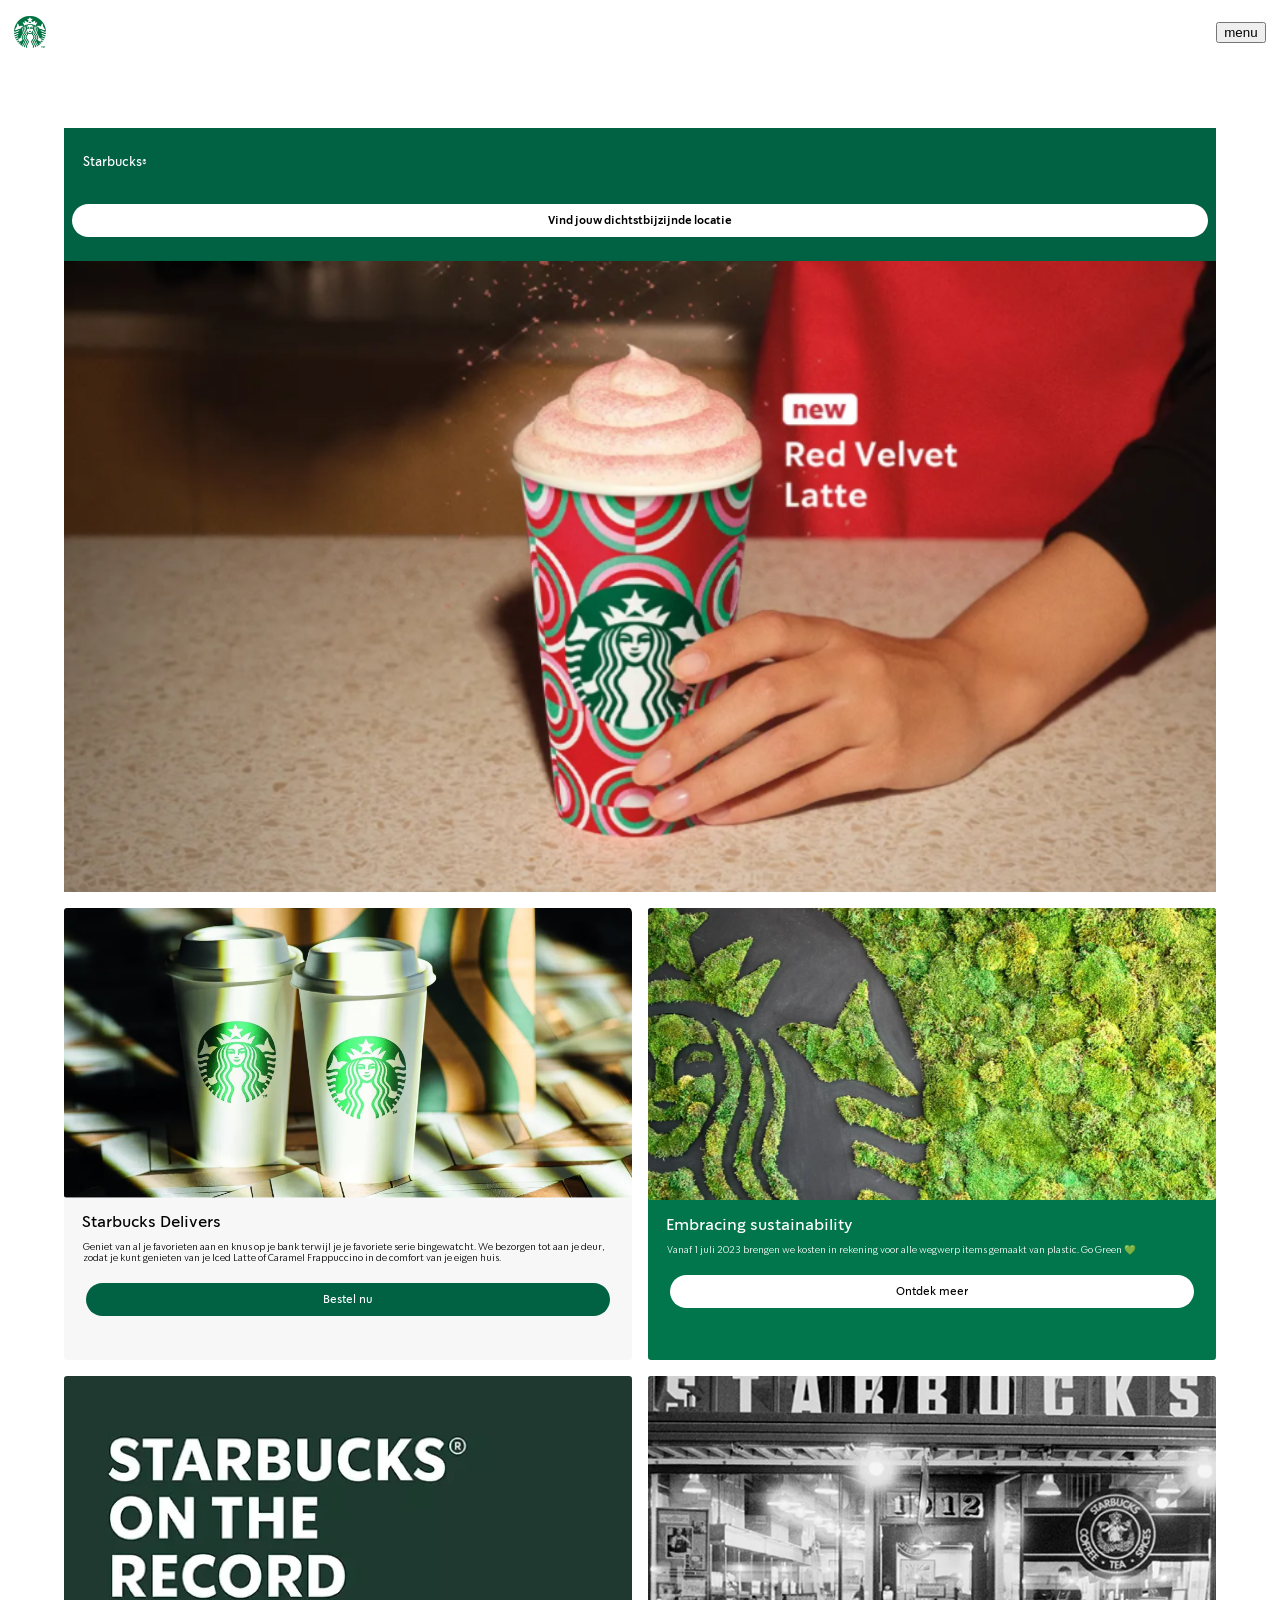
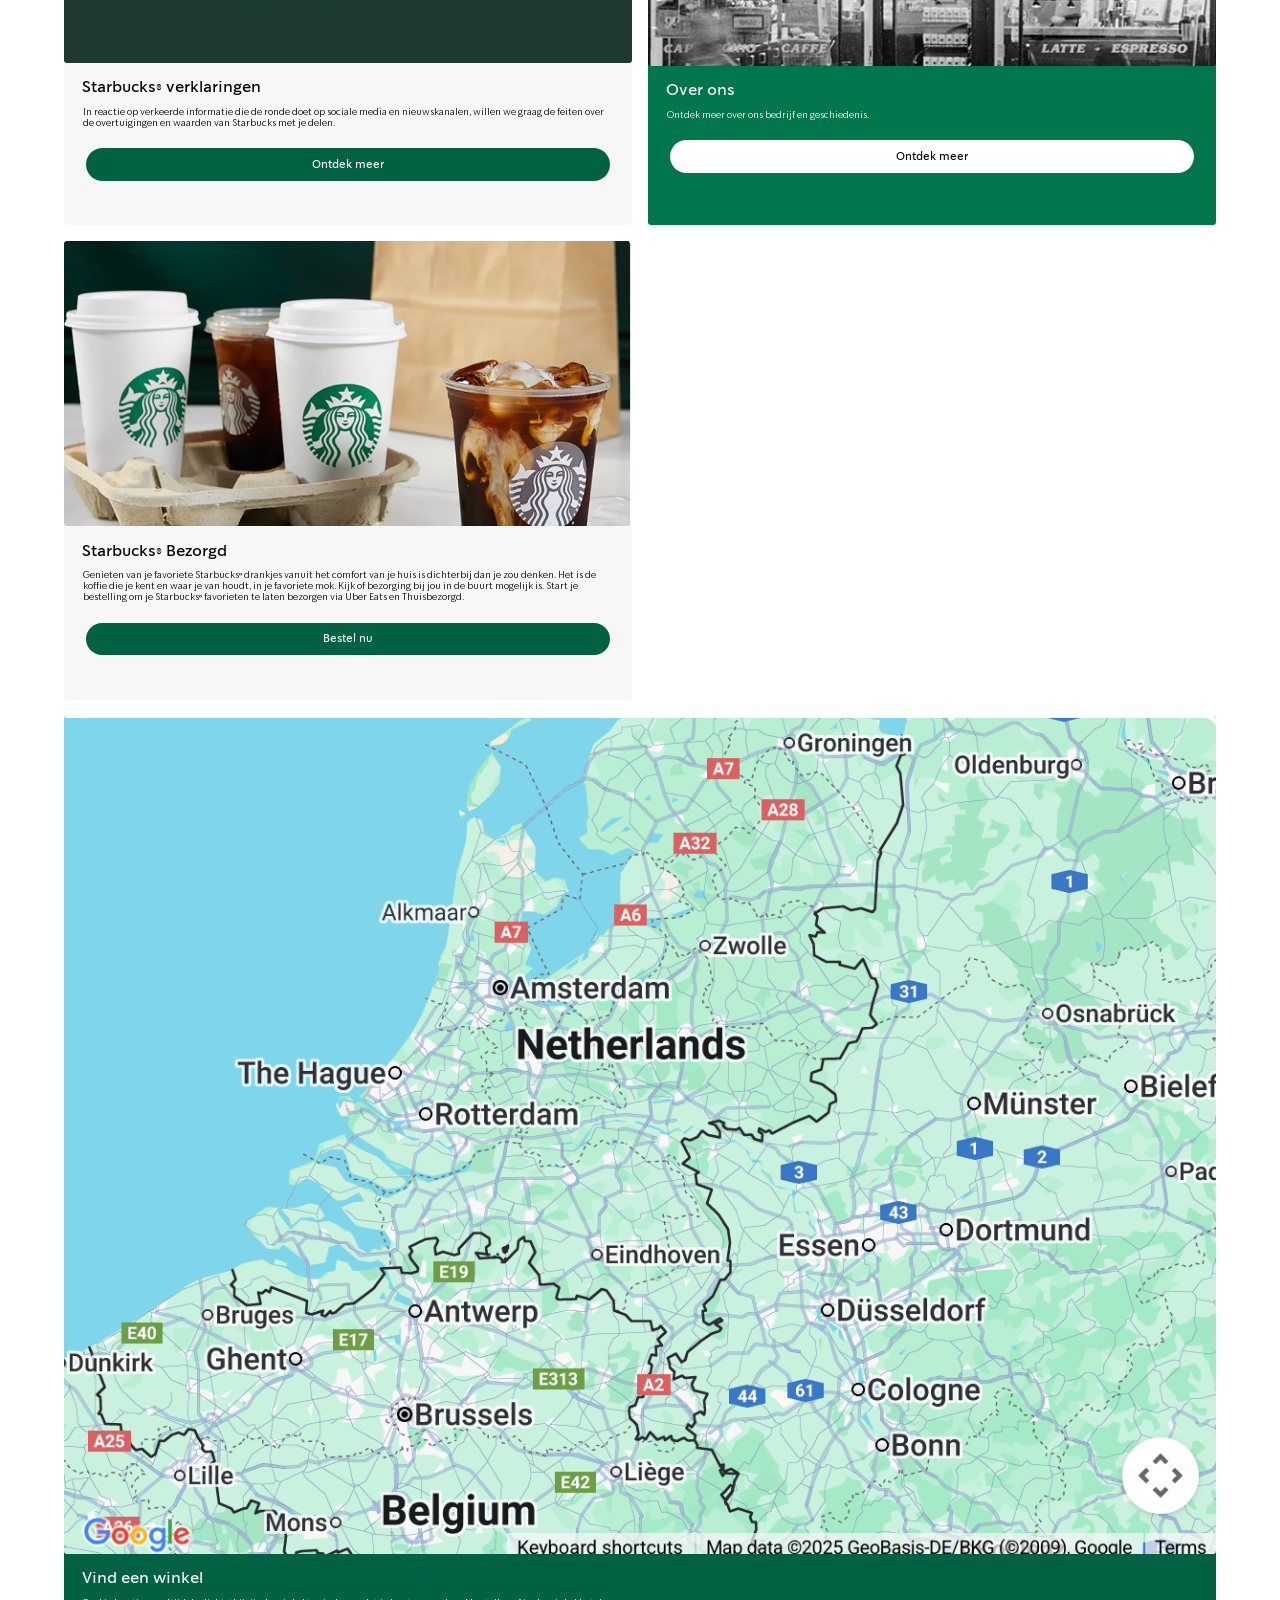
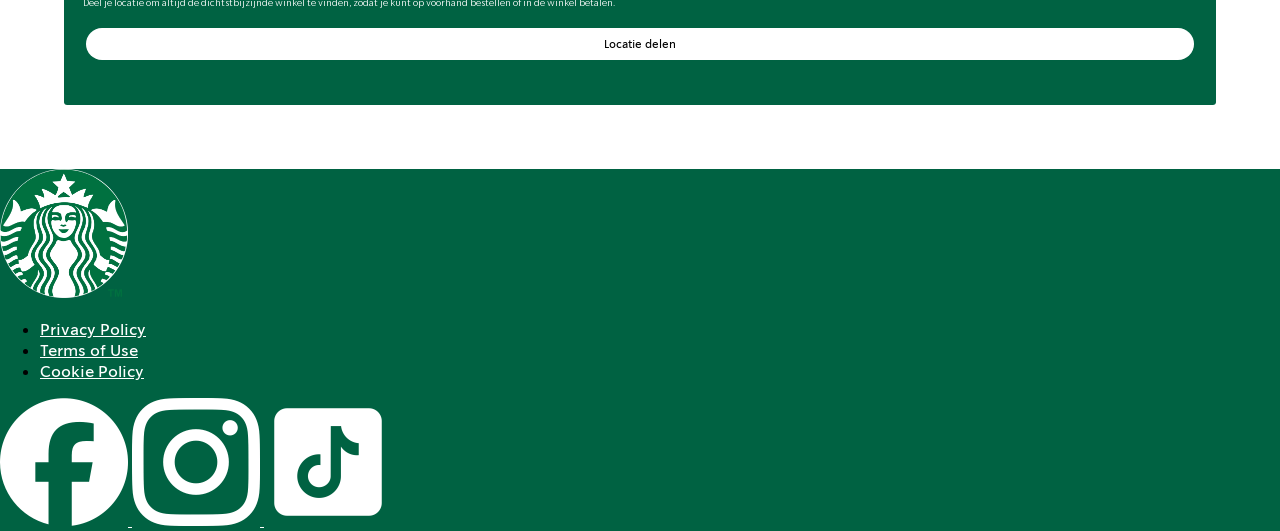
==== index.html @ eb448fd3 "Add files via upload" ====
<!DOCTYPE html>
<html lang="nl">
	
<head>
	<meta charset="UTF-8">
	<meta name="author" content="jouw naam">
	<meta name="viewport" content="width=device-width, initial-scale=1">
	
	<title>Howdy FED2526</title>

	<link href="styles/style.css" rel="stylesheet">
	<link href="styles/home.css" rel="stylesheet">

	<link rel="icon" type="image/svg+xml" href="images/favicon.svg">
</head>

	<title>Starbucks</title>
</head>
<body>
	<header>
		<img src="images/starbuckslogo.png" alt="Starbucks logo">
		<button>menu</button>
		<nav>
		  <ul>
			<li><a href="#">Logo</a></li>
			<li><a href="#">Menu</a></li>
			<li><a href="#">☰</a></li>
		  </ul>
		</nav>
	</header>
	 <main>

    <section>
    	<h1>Starbucks®</h1>
    	<a href="#">Vind jouw dichtstbijzijnde locatie</a>
      	<img src="/images/img-redvelvetlatte.png" alt="Starbucks redvelvet drankje">
    </section>

    <section>
		<h2>Starbucks Delivers</h2>
		<img src="/images/img-starbucks-delivers.png" alt="Starbucks bekers">
		<p>Geniet van al je favorieten aan en knus op je bank terwijl je je favoriete serie bingewatcht. We bezorgen tot aan je deur, zodat je kunt genieten van je Iced Latte of Caramel Frappuccino in de comfort van je eigen huis.</p>
		<a href="#">Bestel nu</a>
	</section>
	  
	  <section>
		<h2>Embracing sustainability</h2>
		<img src="/images/img-embracing sustainability.png" alt="Starbucks logo gemaakt van gras">
		<p>Vanaf 1 juli 2023 brengen we kosten in rekening voor alle wegwerp items gemaakt van plastic. Go Green 💚</p>
		<a href="#">Ontdek meer</a>
	  </section>

	  <section>
		<h2>Starbucks® verklaringen</h2>
		<img src="/images/img-starbucks verklaringen.png" alt="Afbeelding starbucks on the record">
		<p>In reactie op verkeerde informatie die de ronde doet op sociale media en nieuwskanalen, willen we graag de feiten over de overtuigingen en waarden van Starbucks met je delen.</p>
  		<a href="#">Ontdek meer</a>
	  </section>

	    <section>
		<h2>Over ons</h2>
		<img src="/images/img-overons.png" alt="Starbucks bekers">
		<p>Ontdek meer over ons bedrijf en geschiedenis.</p>
  		<a href="#">Ontdek meer</a>
	  </section>

	  <section>
		<h2>Starbucks® Bezorgd</h2>
		<img src="images/img-starbucksbezorgd.png" alt="Starbucks bekers">
		<p>Genieten van je favoriete Starbucks® drankjes vanuit het comfort van je huis is dichterbij dan je zou denken. Het is de koffie die je kent en waar je van houdt, in je favoriete mok. Kijk of bezorging bij jou in de buurt mogelijk is. Start je bestelling om je Starbucks® favorieten te laten bezorgen via Uber Eats en Thuisbezorgd.</p>
		<a href="#">Bestel nu</a>
	  </section>

	  <section>
		<h2>Vind een winkel</h2>
		<img src="images/img-vind_een_winkel.png" alt="Kaart van Nederland">
		<p>Deel je locatie om altijd de dichtstbijzijnde winkel te vinden, zodat je kunt op voorhand bestellen of in de winkel betalen.</p>
		<a href="#">Locatie delen</a>
	  </section>

	</main>
	<footer>
		<img src="images/starbuckslogo.png" alt="Starbucks logo">
<!-- Nav met een ul -->
		<nav>
			<ul>
				<li><a href="#">Over ons</a></li>
				<li><a href="#">Contact</a></li>
				<li><a href="#">Sociale impact</a></li>
			</ul>
		</nav>
		<ul>
			<li><a href="#">Privacy Policy</a></li>
			<li><a href="#">Terms of Use</a></li>
			<li><a href="#">Cookie Policy</a></li>
		</ul>
	<!-- ul -->
	 <div>
		<a href="#">
			<img src="images/facebook-icon.webp" alt="Facebook logo">
		</a>
		<a href="#">
			<img src="images/instagram-icon.webp" alt="Instagram logo">
		</a>
		<a href="#">
			<img src="images/tiktok-icon.png" alt="Tiktok logo">
		</a>
	 </div>
	 	<!-- div met a met foto -->
	  </footer>
	
	</body>
	</html>
---- styles/style.css ----
/**************/
/* CSS REMEDY */
/**************/
*, *::after, *::before {
	box-sizing:border-box;  
	
  }
  @font-face {
	font-family: "Starbucks";
	src: url(../fonts/49f6eaa3630c71e3-s.p.woff);
}
  

  
  /*********************/
  /* CUSTOM PROPERTIES */
  /*********************/
  :root {
	  /* startje */
	  --color-text-black:#000000;
	  --color-text-white:#ffff; 
	  --color-background-green:#006242;
	  --color-button-green:#006242;
	  --color-button-white:#ffff;
	  --color-background-white:#ffff;
	  --color-background-grey:#f7f7f7;
  }
  
  /****************/
  /* JOUW STYLING */
  /****************/
  
  /* jouw code */

  header {
	background-color: var(--color-text-white);
	height: 4em;
	display: flex;
	justify-content: space-between;
	align-items: center;
	padding: 0.9em;

  }
  header img {
	max-height: 90%;
  }

  body {
	margin:0;
	background-color: var(--color-background-white);
  }

  nav.is-open {
	translate:0 0;
  }
  nav {
	/* JOUW CODE HIER - stap 1 */
	position:fixed;
	top:0;
	bottom:0;
	left:0;
	right:0;
	translate:-100%
  }

/*********************/
/*******footer********/
/*********************/

footer { 
	background-color: var(--color-background-green)


}

footer img {
	max-width: 10%;
}

footer a {
	color: var(--color-text-white);

}
---- styles/home.css ----
/* main van home */


/**************/
/* CSS REMEDY */
/**************/
*, *::after, *::before {
	box-sizing:border-box;  
	
  }
  @font-face {
	font-family: "Starbucks";
	src: url(../fonts/49f6eaa3630c71e3-s.p.woff);
    font-weight: 700;
    /* dikke */
  }

  @font-face {
	font-family: "Starbucks";
	src: url(../fonts/564f79e771d74376-s.p.woff2);
    font-weight: 350;
    /* dunne*/
  }

  @font-face {
	font-family: "Starbucks";
	src: url(../fonts/6aebdeb6fff3abca-s.p.woff);
    font-weight: 600;
    /* half*/
  }

  @font-face {
	font-family: "Starbucks";
	src: url(../fonts/fb96a0656cdf22e3-s.p.woff);
    font-weight: 400;
    /* normaal*/
  }
  @font-face {
	font-family: "Starbucks raar";
	src: url(../fonts/KFO7CnqEu92Fr1ME7kSn66aGLdTylUAMa3yUBHMdazQ.woff2);
    /* rare*/
  }


  html {
    font-family: "Starbucks";
  }


  
  /*********************/
  /* CUSTOM PROPERTIES */
  /*********************/
  :root {
	  /* startje */
	  --color-text-black:#000000;
	  --color-text-white:#ffff; 
	  --color-background-green:#006242;
	  --color-button-green:#006242;
	  --color-button-white:#ffff;
	  --color-background-white:#ffff;
      --color-background-grey:#f7f7f7;
      --color-background-lightgreen:#01754b;
  }






  main {
    margin:0;
    padding:0;
    list-style-type:"";
    display:grid;
    grid-template-columns:1fr;
    gap:1em;
    padding: 0.9em;
  }

  @media (min-width: 1024px) { 
    main {
      grid-template-columns: repeat(2, 1fr);
      padding: 4em;
    }
  }
/* Snap ik niet zo goed (chatgpt)*/

/*********************/
/******SECTION 1******/
/*********************/

section:nth-of-type(1) { /* snap ik niet zo goed */
	background-color:var(--color-background-green);
	display: flex;
    flex-direction: column;
    gap: 1em;
    height: auto;
    width: 100%;/* dit snap ik niet helemaal */
    grid-column: 1 / -1;/* dit snap ik niet helemaal */
  }
  /* snap ik niet zo goed, maar laat de eerste section niet mee bewegen met de @media*/

  section:nth-of-type(1) h1 {
	font-family: "Starbucks";
	color: var(--color-text-white);
	font-size: 0.8em;
    margin-left: 1.5em;
    margin-top: 2em;
    font-weight: 400;
  }

  section:nth-of-type(1) a {
	background: var(--color-button-white);
	border-radius: 100em;
	font-size: 70%;
    text-align: center;
	font-family: "Starbucks";
	text-decoration: none; /* snap ik niet zo goed */
	color: var(--color-text-black);
    font-weight: 600;
    padding: 0.8em;
    margin: 0.7em;

  }

  section:nth-of-type(1) img {
	width: 100%;
	height: auto; 
  }

  img {
	max-width:100%;
}

/*********************/
/******SECTION 2******/
/*********************/

section:nth-of-type(2){
    background-color:var(--color-background-grey);
    display: flex;
    flex-direction: column;
    border-radius: 0.2em;
    font-family: "Starbucks";

}


    section:nth-of-type(2) img { order: 1; }  
    section:nth-of-type(2) h2 { order: 2; }
    section:nth-of-type(2) p  { order: 3; }
    section:nth-of-type(2) a  { order: 4; }

    

section:nth-of-type(2) img {
    border-radius: 0.2em;
    grid-row-start:1;
    grid-column-start:1;
    grid-column-end:3;



}
section:nth-of-type(2) h2 {
    text-align: left;
    font-size: 1em;
    font-weight: 400;
    margin-left: 1.1em;
    margin-bottom: 0;
    color: var(--color-text-black);
    grid-row-start:2;

}

section:nth-of-type(2) p {
    text-align: left;
    margin: 2em;
    margin-top: 1em;
    color: var(--color-text-black);
    font-size: 0.6em;
    font-weight: 350;
    grid-row-start:3;

}
section:nth-of-type(2) a {
    background-color: var(--color-button-green);
    border-radius: 5em;
    text-align: center;
    color: var(--color-text-white);
    text-decoration: none;
    padding: 0.78em;
    margin-left: 2em;
    margin-right: 2em;
    margin-bottom: 4em;
    font-size: 0.7em;
    grid-row-start:4;


}

/*********************/
/******SECTION 3******/
/*********************/

section:nth-of-type(3){
    background-color:var(--color-background-lightgreen);
    display: flex;
    flex-direction: column;
    border-radius: 0.2em;
    font-family: "Starbucks";

}

    section:nth-of-type(3) img { order: 1; }  
    section:nth-of-type(3) h2 { order: 2; }
    section:nth-of-type(3) p  { order: 3; }
    section:nth-of-type(3) a  { order: 4; }

    

section:nth-of-type(3) img {
    border-radius: 0.2em;
    grid-row-start:1;
    grid-column-start:1;
    grid-column-end:3;



}
section:nth-of-type(3) h2 {
    text-align: left;
    font-size: 1em;
    font-weight: 400;
    margin-left: 1.1em;
    margin-bottom: 0;
    color: var(--color-text-white);
    grid-row-start:2;

}

section:nth-of-type(3) p {
    text-align: left;
    margin: 2em;
    margin-top: 1em;
    color: var(--color-text-white);
    font-size: 0.6em;
    font-weight: 350;
    grid-row-start:3;

}
section:nth-of-type(3) a {
    background-color: var(--color-button-white);
    border-radius: 5em;
    text-align: center;
    color: var(--color-text-black);
    text-decoration: none;
    padding: 0.78em;
    margin-left: 2em;
    margin-right: 2em;
    margin-bottom: 4em;
    font-size: 0.7em;
    grid-row-start:4;
}

/*********************/
/******SECTION 4******/
/*********************/

section:nth-of-type(4){
    background-color:var(--color-background-grey);
    display: flex;
    flex-direction: column;
    border-radius: 0.2em;
    font-family: "Starbucks";

}

    section:nth-of-type(4) img { order: 1; }  
    section:nth-of-type(4) h2 { order: 2; }
    section:nth-of-type(4) p  { order: 3; }
    section:nth-of-type(4) a  { order: 4; }

    

section:nth-of-type(4) img {
    border-radius: 0.2em;
    grid-row-start:1;
    grid-column-start:1;
    grid-column-end:3;



}
section:nth-of-type(4) h2 {
    text-align: left;
    font-size: 1em;
    font-weight: 400;
    margin-left: 1.1em;
    margin-bottom: 0;
    color: var(--color-text-black);
    grid-row-start:2;

}

section:nth-of-type(4) p {
    text-align: left;
    margin: 2em;
    margin-top: 1em;
    color: var(--color-text-black);
    font-size: 0.6em;
    font-weight: 350;
    grid-row-start:3;

}
section:nth-of-type(4) a {
    background-color: var(--color-button-green);
    border-radius: 5em;
    text-align: center;
    color: var(--color-text-white);
    text-decoration: none;
    padding: 0.78em;
    margin-left: 2em;
    margin-right: 2em;
    margin-bottom: 4em;
    font-size: 0.7em;
    grid-row-start:4;


}

/*********************/
/******SECTION 5******/
/*********************/

section:nth-of-type(5){
    background-color:var(--color-background-lightgreen);
    display: flex;
    flex-direction: column;
    border-radius: 0.2em;
    font-family: "Starbucks";

}

    section:nth-of-type(5) img { order: 1; }  
    section:nth-of-type(5) h2 { order: 2; }
    section:nth-of-type(5) p  { order: 3; }
    section:nth-of-type(5) a  { order: 4; }

    

section:nth-of-type(5) img {
    border-radius: 0.2em;
    grid-row-start:1;
    grid-column-start:1;
    grid-column-end:3;



}
section:nth-of-type(5) h2 {
    text-align: left;
    font-size: 1em;
    font-weight: 400;
    margin-left: 1.1em;
    margin-bottom: 0;
    color: var(--color-text-white);
    grid-row-start:2;

}

section:nth-of-type(5) p {
    text-align: left;
    margin: 2em;
    margin-top: 1em;
    color: var(--color-text-white);
    font-size: 0.6em;
    font-weight: 350;
    grid-row-start:3;

}
section:nth-of-type(5) a {
    background-color: var(--color-button-white);
    border-radius: 5em;
    text-align: center;
    color: var(--color-text-black);
    text-decoration: none;
    padding: 0.78em;
    margin-left: 2em;
    margin-right: 2em;
    margin-bottom: 4em;
    font-size: 0.7em;
    grid-row-start:4;
}

/*********************/
/******SECTION 6******/
/*********************/

section:nth-of-type(6){
    background-color:var(--color-background-grey);
    display: flex;
    flex-direction: column;
    border-radius: 0.2em;
    font-family: "Starbucks";

}

    section:nth-of-type(6) img { order: 1; }  
    section:nth-of-type(6) h2 { order: 2; }
    section:nth-of-type(6) p  { order: 3; }
    section:nth-of-type(6) a  { order: 4; }

    

section:nth-of-type(6) img {
    border-radius: 0.2em;
    grid-row-start:1;
    grid-column-start:1;
    grid-column-end:3;



}
section:nth-of-type(6) h2 {
    text-align: left;
    margin-left: 1.1em;
    margin-bottom: 0;
    font-size: 1em;
    font-weight: 400;
    color: var(--color-text-black);
    grid-row-start:2;


}

section:nth-of-type(6) p {
    text-align: left;
    margin: 2em;
    margin-top: 1em;
    color: var(--color-text-black);
    font-size: 0.6em;
    font-weight: 350;
    grid-row-start:3;

}
section:nth-of-type(6) a {
    background-color: var(--color-button-green);
    border-radius: 5em;
    text-align: center;
    color: var(--color-text-white);
    text-decoration: none;
    padding: 0.78em;
    margin-left: 2em;
    margin-right: 2em;
    margin-bottom: 4em;
    font-size: 0.7em;
    grid-row-start:4;


}

/*********************/
/******SECTION 7******/
/*********************/

section:nth-of-type(7){
    background-color:var(--color-background-green);
    display: flex;
    flex-direction: column;
    border-radius: 0.2em;
    font-family: "Starbucks";
    width: 100%;/* dit snap ik niet helemaal */
    grid-column: 1 / -1;/* dit snap ik niet helemaal */

}
    section:nth-of-type(7) img { order: 1; }  
    section:nth-of-type(7) h2 { order: 2; }
    section:nth-of-type(7) p  { order: 3; }
    section:nth-of-type(7) a  { order: 4; }

    

section:nth-of-type(7) img {
    border-radius: 0.2em;
    grid-row-start:1;
    grid-column-start:1;
    grid-column-end:3;



}
section:nth-of-type(7) h2 {
    text-align: left;
    font-size: 1em;
    font-weight: 400;
    margin-left: 1.1em;
    margin-bottom: 0;
    color: var(--color-text-white);
    grid-row-start:2;

}

section:nth-of-type(7) p {
    text-align: left;
    margin: 2em;
    margin-top: 1em;
    color: var(--color-text-white);
    font-size: 0.6em;
    font-weight: 350;
    grid-row-start:3;

}
section:nth-of-type(7) a {
    background-color: var(--color-button-white);
    border-radius: 5em;
    text-align: center;
    color: var(--color-text-black);
    text-decoration: none;
    padding: 0.78em;
    margin-left: 2em;
    margin-right: 2em;
    margin-bottom: 4em;
    font-size: 0.7em;
    grid-row-start:4;
}
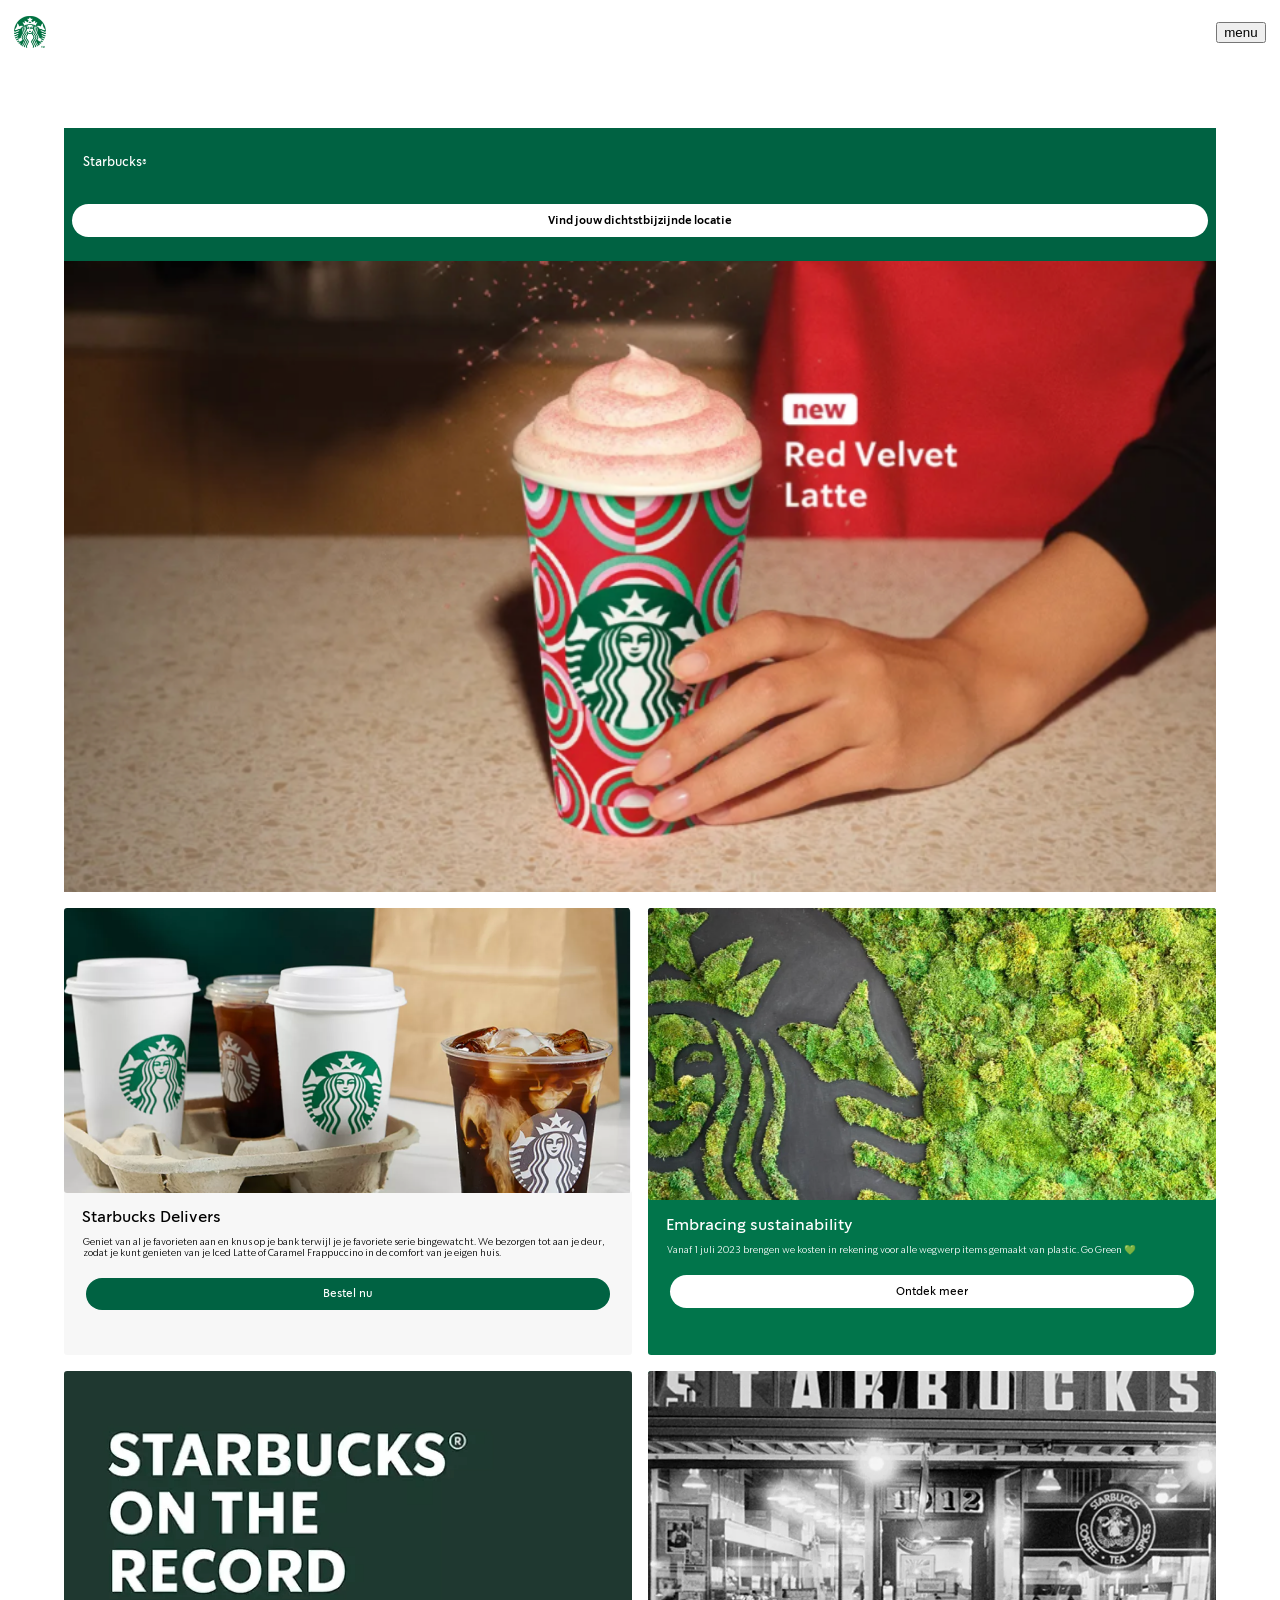
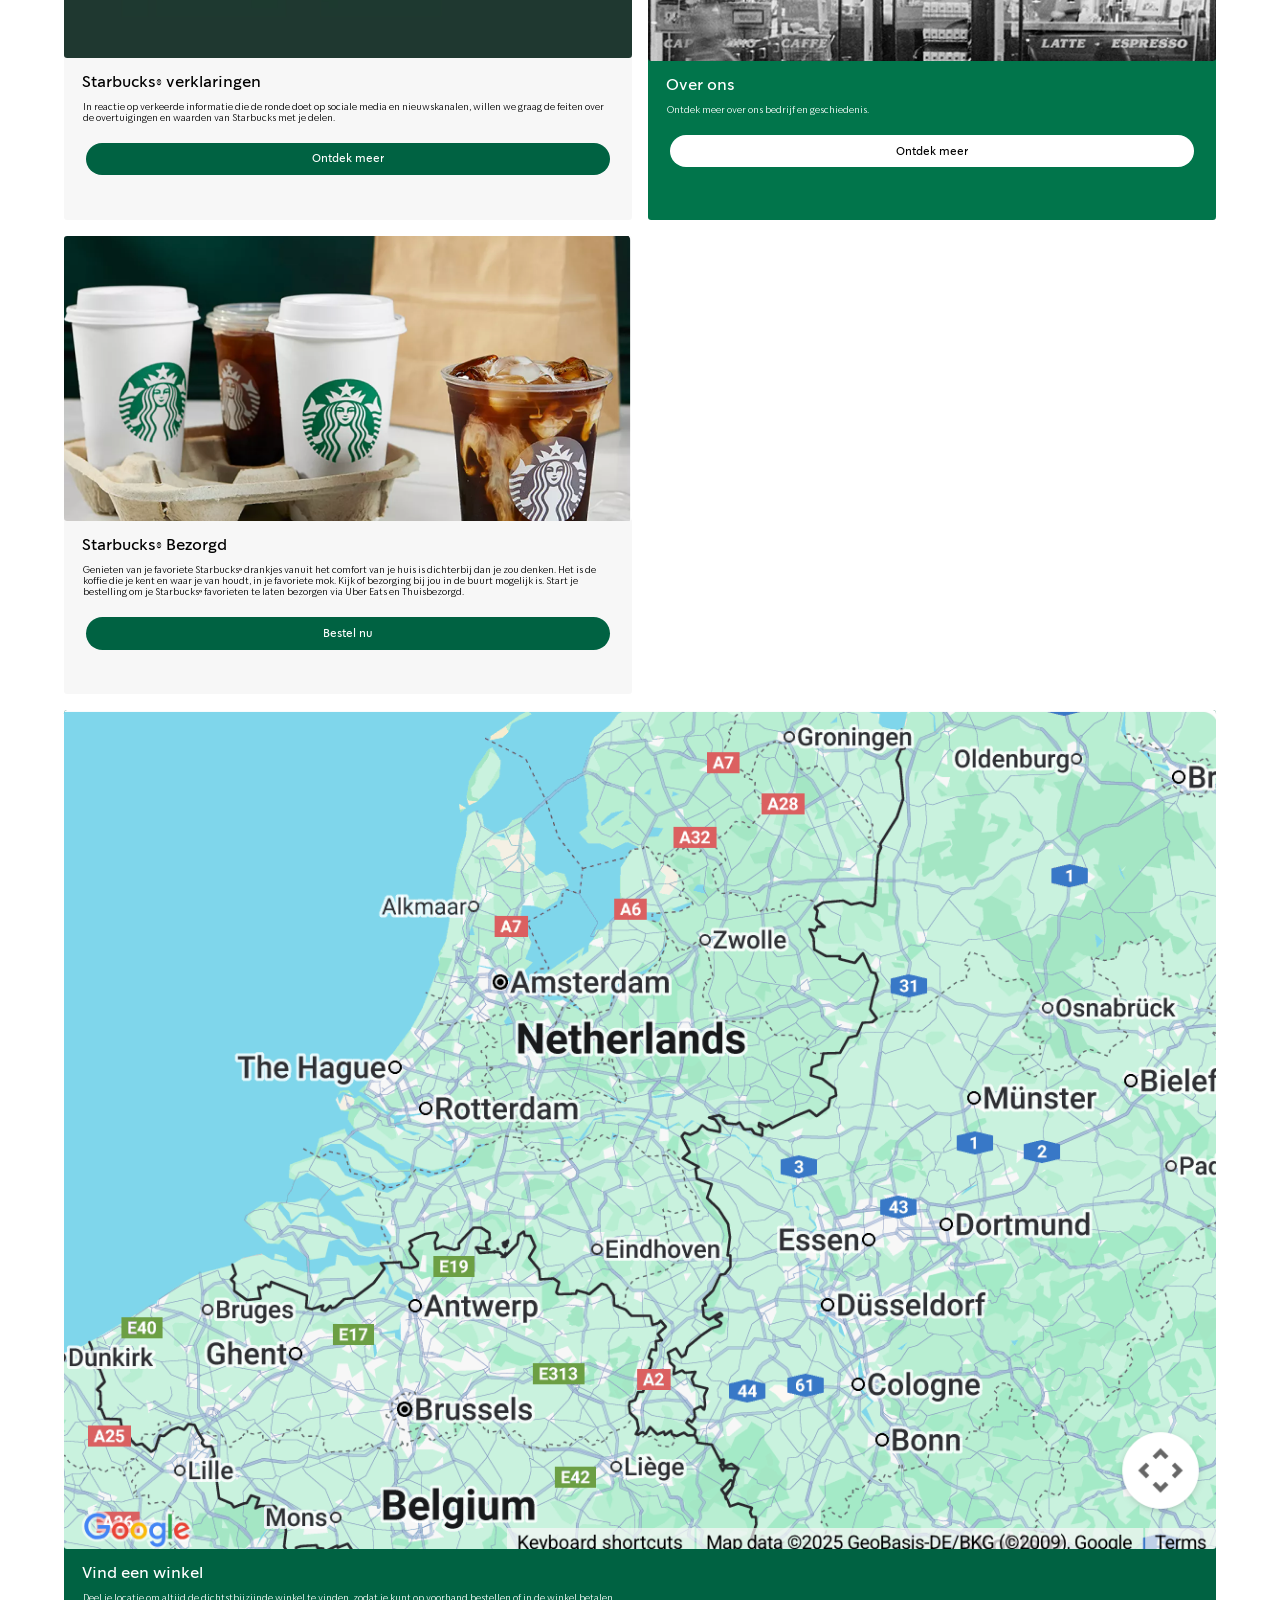
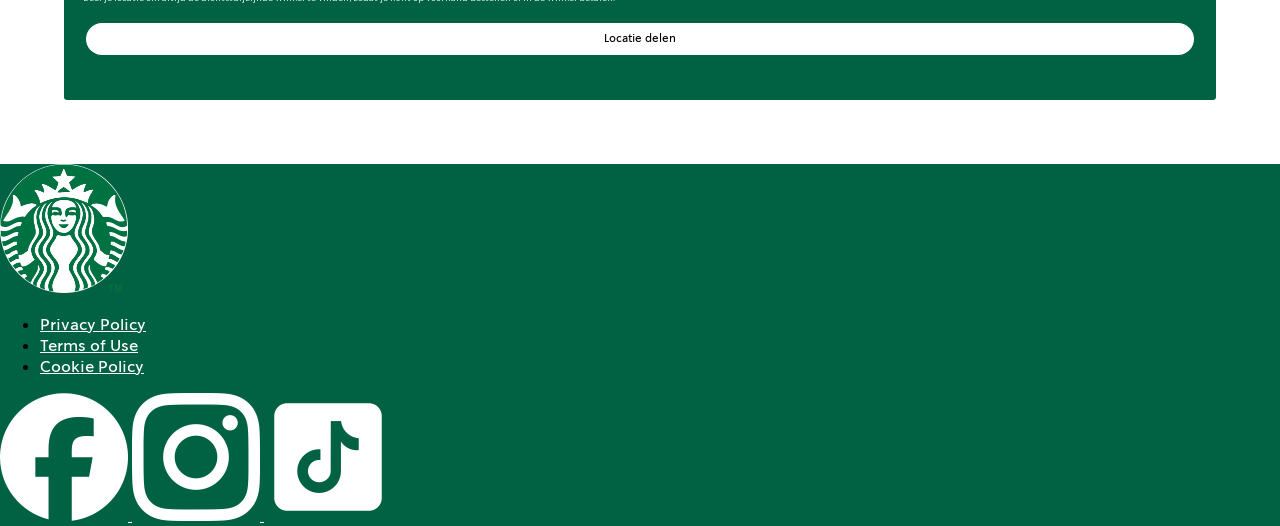
==== commit 7e239472: "Add files via upload" ====
--- a/index.html
+++ b/index.html
@@ -33,40 +33,40 @@
     <section>
     	<h1>Starbucks®</h1>
     	<a href="#">Vind jouw dichtstbijzijnde locatie</a>
-      	<img src="/images/img-redvelvetlatte.png" alt="Starbucks redvelvet drankje">
+      	<img src="images/img-redvelvet-latte.png" alt="Starbucks redvelvet drankje">
     </section>
 
     <section>
 		<h2>Starbucks Delivers</h2>
-		<img src="/images/img-starbucks-delivers.png" alt="Starbucks bekers">
+		<img src="images/img-starbucks-bezorgd.png" alt="Starbucks bekers">
 		<p>Geniet van al je favorieten aan en knus op je bank terwijl je je favoriete serie bingewatcht. We bezorgen tot aan je deur, zodat je kunt genieten van je Iced Latte of Caramel Frappuccino in de comfort van je eigen huis.</p>
 		<a href="#">Bestel nu</a>
 	</section>
 	  
 	  <section>
 		<h2>Embracing sustainability</h2>
-		<img src="/images/img-embracing sustainability.png" alt="Starbucks logo gemaakt van gras">
+		<img src="images/img-embracing-sustainability.png" alt="Starbucks logo gemaakt van gras">
 		<p>Vanaf 1 juli 2023 brengen we kosten in rekening voor alle wegwerp items gemaakt van plastic. Go Green 💚</p>
 		<a href="#">Ontdek meer</a>
 	  </section>
 
 	  <section>
 		<h2>Starbucks® verklaringen</h2>
-		<img src="/images/img-starbucks verklaringen.png" alt="Afbeelding starbucks on the record">
+		<img src="images/img-starbucks-verklaringen.png" alt="Afbeelding starbucks on the record">
 		<p>In reactie op verkeerde informatie die de ronde doet op sociale media en nieuwskanalen, willen we graag de feiten over de overtuigingen en waarden van Starbucks met je delen.</p>
   		<a href="#">Ontdek meer</a>
 	  </section>
 
 	    <section>
 		<h2>Over ons</h2>
-		<img src="/images/img-overons.png" alt="Starbucks bekers">
+		<img src="images/img-over-ons.png" alt="Starbucks bekers">
 		<p>Ontdek meer over ons bedrijf en geschiedenis.</p>
   		<a href="#">Ontdek meer</a>
 	  </section>
 
 	  <section>
 		<h2>Starbucks® Bezorgd</h2>
-		<img src="images/img-starbucksbezorgd.png" alt="Starbucks bekers">
+		<img src="images/img-starbucks-bezorgd.png" alt="Starbucks bekers">
 		<p>Genieten van je favoriete Starbucks® drankjes vanuit het comfort van je huis is dichterbij dan je zou denken. Het is de koffie die je kent en waar je van houdt, in je favoriete mok. Kijk of bezorging bij jou in de buurt mogelijk is. Start je bestelling om je Starbucks® favorieten te laten bezorgen via Uber Eats en Thuisbezorgd.</p>
 		<a href="#">Bestel nu</a>
 	  </section>
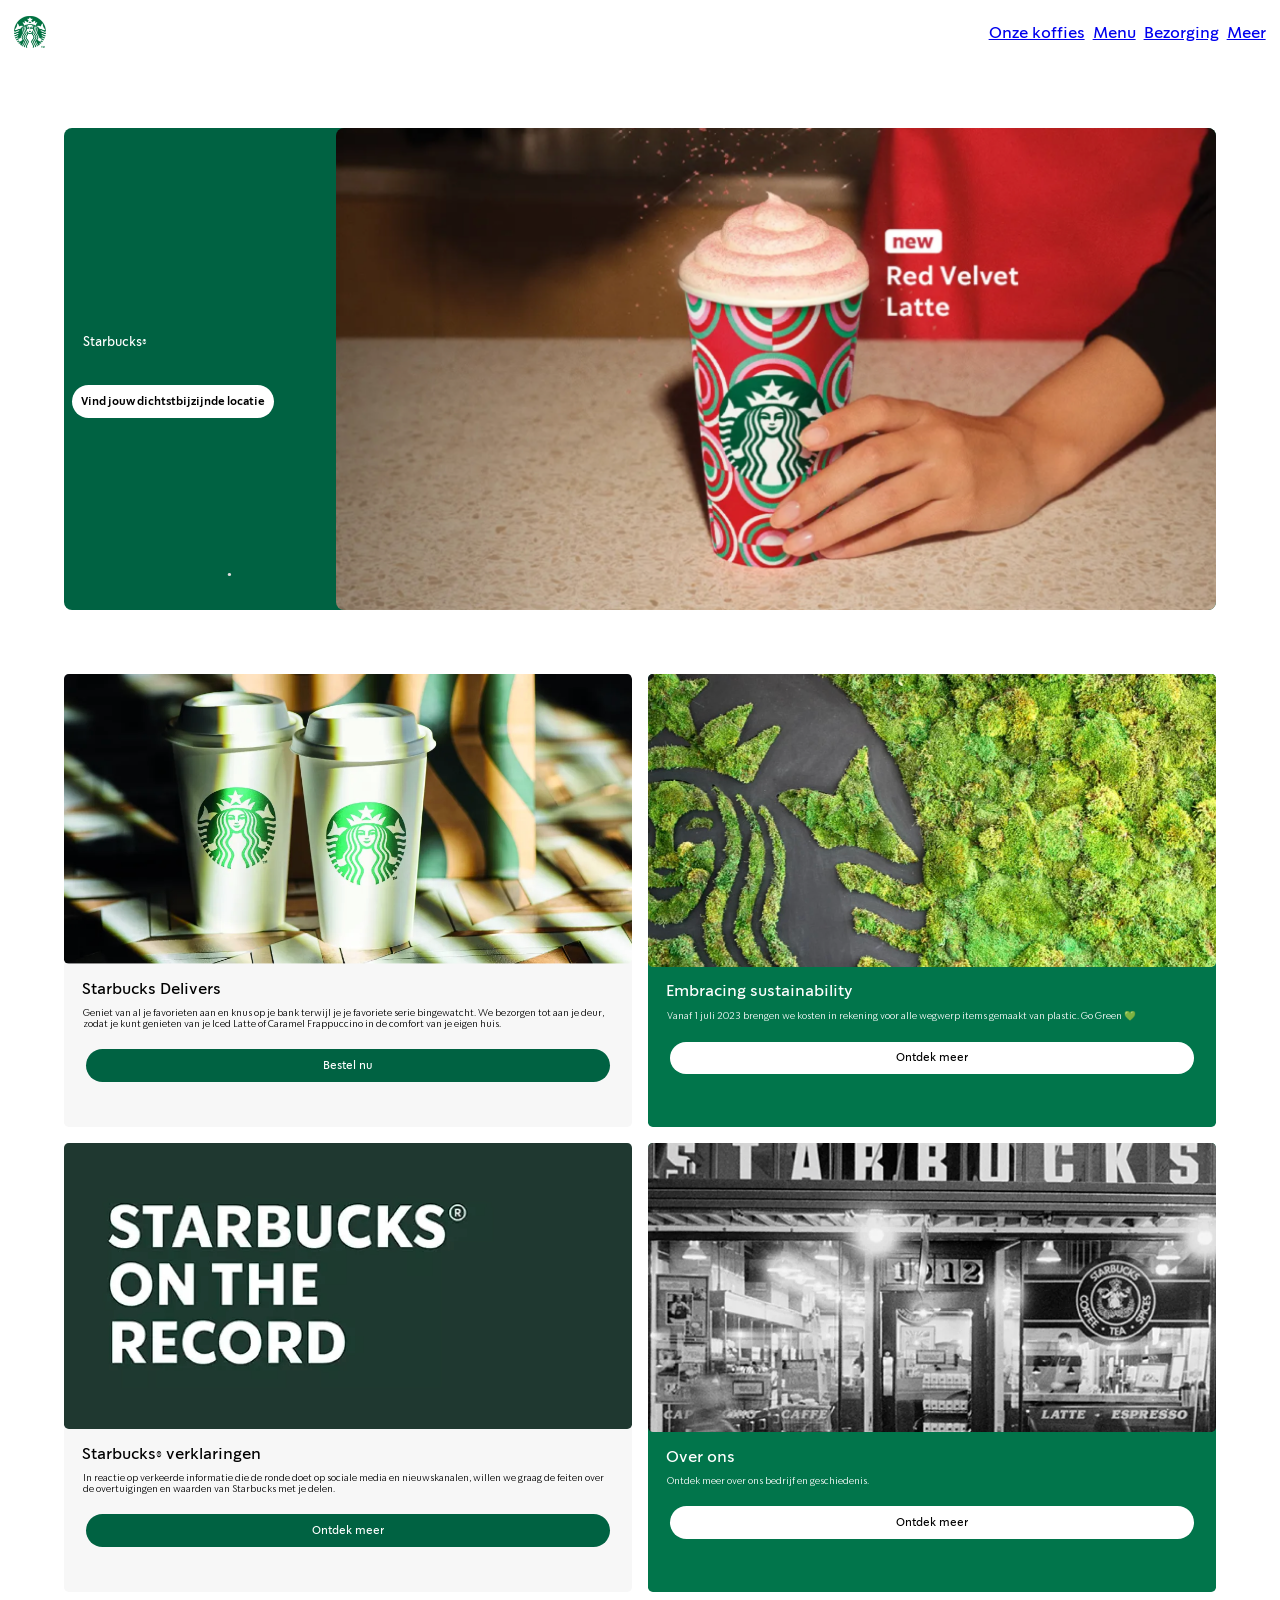
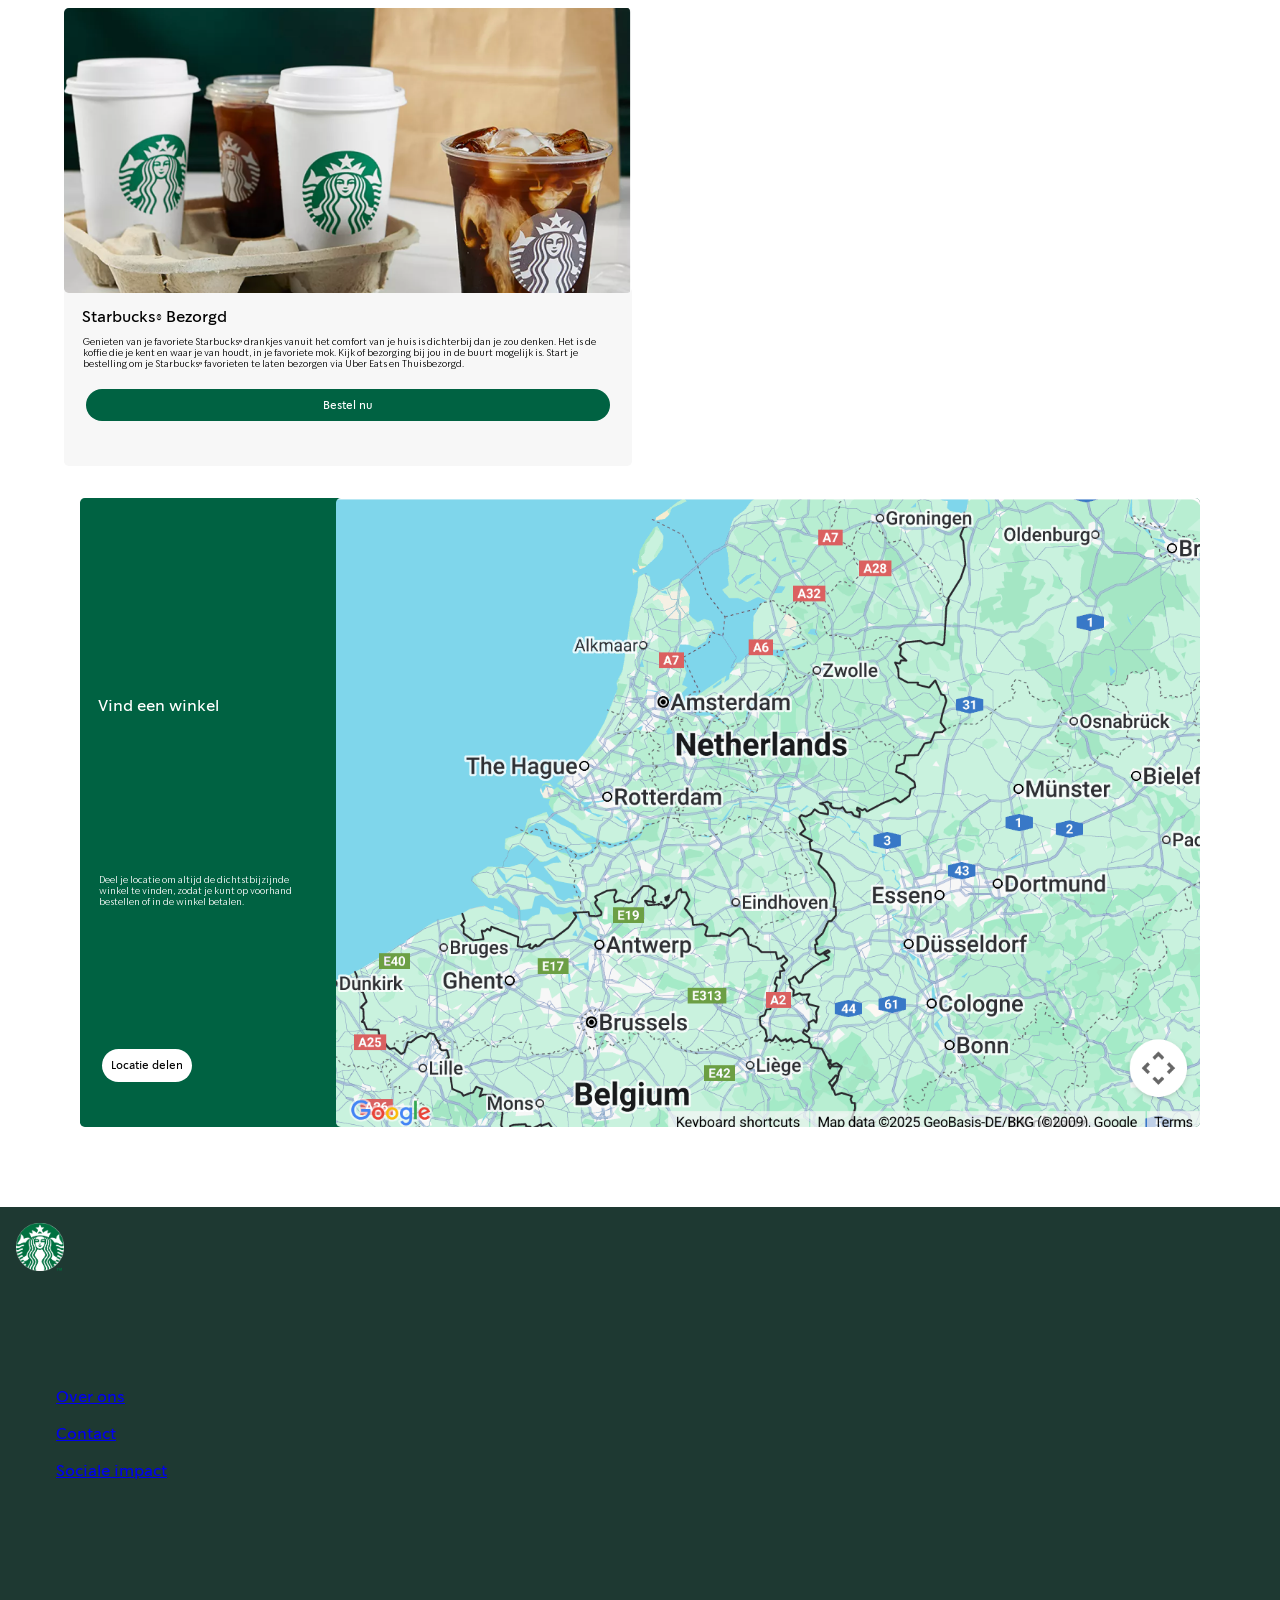
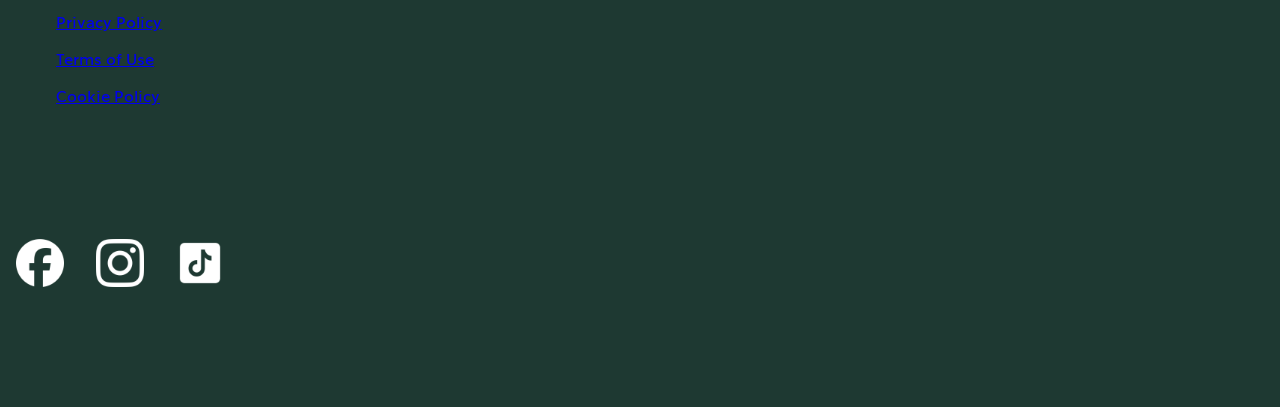
==== commit 243a6d3b: "Add files via upload" ====
--- a/index.html
+++ b/index.html
@@ -10,26 +10,25 @@
 
 	<link href="styles/style.css" rel="stylesheet">
 	<link href="styles/home.css" rel="stylesheet">
+	<script src="scripts/script.js"></script>
 
 	<link rel="icon" type="image/svg+xml" href="images/favicon.svg">
-</head>
-
-	<title>Starbucks</title>
 </head>
 <body>
 	<header>
 		<img src="images/starbuckslogo.png" alt="Starbucks logo">
-		<button>menu</button>
 		<nav>
-		  <ul>
-			<li><a href="#">Logo</a></li>
-			<li><a href="#">Menu</a></li>
-			<li><a href="#">☰</a></li>
-		  </ul>
-		</nav>
+			<button><img src="https://assets.codepen.io/274456/ui-icon-hamburger.svg" alt="hamburger menu"></button>
+			<ul>
+			  <li><a href="#">Onze koffies</a></li>
+			  <li><a href="#">Menu</a></li>
+			  <li><a href="#">Bezorging</a></li>
+			  <li><a href="#">Meer</a></li>
+			</ul>
+		  </nav>
 	</header>
 	 <main>
-
+	<span id="flake0" style="cursor: default; user-select: none; position: absolute; font-family: inherit; font-size: 19px; color: rgb(221, 221, 221); z-index: 1000; left: 226px; top: 561px;">•</span>
     <section>
     	<h1>Starbucks®</h1>
     	<a href="#">Vind jouw dichtstbijzijnde locatie</a>
@@ -38,7 +37,7 @@
 
     <section>
 		<h2>Starbucks Delivers</h2>
-		<img src="images/img-starbucks-bezorgd.png" alt="Starbucks bekers">
+		<img src="images/img-starbucks-delivers.png" alt="Starbucks bekers">
 		<p>Geniet van al je favorieten aan en knus op je bank terwijl je je favoriete serie bingewatcht. We bezorgen tot aan je deur, zodat je kunt genieten van je Iced Latte of Caramel Frappuccino in de comfort van je eigen huis.</p>
 		<a href="#">Bestel nu</a>
 	</section>
@@ -73,7 +72,7 @@
 
 	  <section>
 		<h2>Vind een winkel</h2>
-		<img src="images/img-vind_een_winkel.png" alt="Kaart van Nederland">
+		<img src="images/img-vind_een_winkel.png" alt="kaart van Nederland">
 		<p>Deel je locatie om altijd de dichtstbijzijnde winkel te vinden, zodat je kunt op voorhand bestellen of in de winkel betalen.</p>
 		<a href="#">Locatie delen</a>
 	  </section>
--- a/styles/style.css
+++ b/styles/style.css
@@ -19,50 +19,114 @@
   /*********************/
   :root {
 	  /* startje */
-	  --color-text-black:#000000;
-	  --color-text-white:#ffff; 
-	  --color-background-green:#006242;
+	  color-scheme: light dark;
+	  --color-text-black: light-dark(#000000, #ffffff);
+	  --color-text-white:light-dark(#ffffff,#000000);
+	  --color-background-green:light-dark(#006242, #fdf4e3);
 	  --color-button-green:#006242;
-	  --color-button-white:#ffff;
-	  --color-background-white:#ffff;
-	  --color-background-grey:#f7f7f7;
+	  --color-button-white:light-dark(#ffffff, #006242);
+	  --color-background-white:light-dark(#ffffff,#430202);
+	  --color-background-grey:light-dark(#f7f7f7,#023701f0);
+      --color-background-lightgreen:light-dark(#01754b, #fdf4e3);
+	  --color-focus:#ff0000;
+	  --color-footer:light-dark(#1e3932, #006224);
+	  --color-header:light-dark(#ffffff, #006224);
   }
-  
+
+/*********************/
+/*****algemeen********/
+/*********************/
+
+
+
+
+:focus-visible {
+	outline: 4px solid var(--color-focus);
+  }
+
+
+
   /****************/
   /* JOUW STYLING */
   /****************/
   
-  /* jouw code */
 
   header {
-	background-color: var(--color-text-white);
+	background-color: var(--color-header);
 	height: 4em;
-	display: flex;
+	color: var(--color-text-black); 
 	justify-content: space-between;
 	align-items: center;
 	padding: 0.9em;
+	display:flex;
+	position:sticky;
+	top:0; 
+  }
 
-  }
+
   header img {
 	max-height: 90%;
   }
 
+  header nav ul{
+	color: var(--color-text-black);
+	position:fixed;
+	/* background-color: #ff0000; */
+	left:0;
+	right:0;
+	top:0;
+	bottom:0;
+	translate:100% 0%;
+	transition:translate .3s;
+	padding-top: 4em;
+  }
+
+  header nav button {
+	background-color: #01754b;
+	position:relative;
+	z-index:100;
+  }
+
+
+nav.toonMenu ul {
+	translate:0% 0%;
+  }
+
+  nav.toonMenu button img {
+	content:url(https://assets.codepen.io/274456/ui-icon-cross.svg);
+  }
+
+  nav button img {
+	content: url(https://assets.codepen.io/274456/ui-icon-hamburger.svg);
+  }
+
+@media (min-width: 1024px) { 
+    header nav ul {
+		display: flex;
+        flex-direction: row;
+        justify-content: center;
+        gap: 0.5em;
+
+        /* FIXES */
+        position: static;      /* niet fullscreen */
+        translate: 0 0;        /* menu weer zichtbaar */
+        background: none;      /* rood scherm weghalen */
+        height: auto; 
+		width: auto;
+        height: auto;
+        padding: 0;
+        margin: 0;         /* geen gekke hoogte */
+        list-style: none; 
+    }
+	nav button {
+		display: none;
+  }
+  }
+  
+
   body {
 	margin:0;
-	background-color: var(--color-background-white);
-  }
-
-  nav.is-open {
-	translate:0 0;
-  }
-  nav {
-	/* JOUW CODE HIER - stap 1 */
-	position:fixed;
-	top:0;
-	bottom:0;
-	left:0;
-	right:0;
-	translate:-100%
+	background-color: var(--color-background-white)
   }
 
 /*********************/
@@ -70,16 +134,54 @@
 /*********************/
 
 footer { 
-	background-color: var(--color-background-green)
-
+background-color: var(--color-footer);
+  padding:1em;
+	height: 50em;
+  display:grid;
+  grid-template-columns:1fr 1fr 1fr 1fr;
+  grid-template-rows:auto auto auto auto;
+  color: #f7f7f7;
 
 }
 
 footer img {
-	max-width: 10%;
+	max-width: 3em;
+  grid-column: 1;
+  grid-row: 1;
 }
 
-footer a {
-	color: var(--color-text-white);
+footer nav {
+  color:white;
+  text-decoration:0;
+  list-style: none;
+  grid-column:1;
+  grid-row:2;
+}
 
-}+footer div{
+  max-width:0.5em;
+  color: #ffffff;
+  grid-column: 1;
+  grid-row: 4;
+  display:flex;
+  flex-direction:row;
+  gap:2em
+}
+
+footer ul{
+  grid-row:3;
+  color: #f7f7f7;
+  grid-column:1;
+  list-style:none;
+}
+
+footer li{
+  margin-bottom:1em;
+  color: #fdf4e3;
+}
+
+
+/* @media (prefers-color-scheme: dark){
+	
+} */
+
--- a/styles/home.css
+++ b/styles/home.css
@@ -47,59 +47,41 @@
   }
 
 
-  
-  /*********************/
-  /* CUSTOM PROPERTIES */
-  /*********************/
-  :root {
-	  /* startje */
-	  --color-text-black:#000000;
-	  --color-text-white:#ffff; 
-	  --color-background-green:#006242;
-	  --color-button-green:#006242;
-	  --color-button-white:#ffff;
-	  --color-background-white:#ffff;
-      --color-background-grey:#f7f7f7;
-      --color-background-lightgreen:#01754b;
-  }
-
-
-
-
-
-
   main {
     margin:0;
     padding:0;
     list-style-type:"";
     display:grid;
-    grid-template-columns:1fr;
-    gap:1em;
-    padding: 0.9em;
+    grid-template-columns:1fr;;
+    background-color: var(--color-background-white);
+    /* background-image:linear-gradient(180deg in hsl, #590202, #971717, #b92424); */
   }
 
   @media (min-width: 1024px) { 
     main {
       grid-template-columns: repeat(2, 1fr);
       padding: 4em;
-    }
-  }
+      gap:1em;
+    }
+  }
+
 /* Snap ik niet zo goed (chatgpt)*/
 
 /*********************/
 /******SECTION 1******/
 /*********************/
 
-section:nth-of-type(1) { /* snap ik niet zo goed */
+section:nth-of-type(1) { 
 	background-color:var(--color-background-green);
 	display: flex;
     flex-direction: column;
     gap: 1em;
     height: auto;
-    width: 100%;/* dit snap ik niet helemaal */
+    width: 100%;
     grid-column: 1 / -1;/* dit snap ik niet helemaal */
   }
-  /* snap ik niet zo goed, maar laat de eerste section niet mee bewegen met de @media*/
+
+
 
   section:nth-of-type(1) h1 {
 	font-family: "Starbucks";
@@ -112,7 +94,7 @@
 
   section:nth-of-type(1) a {
 	background: var(--color-button-white);
-	border-radius: 100em;
+	border-radius: 10em;
 	font-size: 70%;
     text-align: center;
 	font-family: "Starbucks";
@@ -133,6 +115,33 @@
 	max-width:100%;
 }
 
+@media (width > 1024px) { 
+    section:nth-of-type(1)  {
+        display: grid;
+        grid-template-columns:16em 1fr;
+        grid-template-rows: 1fr 1fr;
+        border-radius:0.5em;
+
+    }
+
+    section:nth-of-type(1) h1 {
+        align-self: end;
+        justify-self: start;
+
+    }
+    section:nth-of-type(1) a {
+        align-self: start;
+        justify-self: start;
+
+    }
+    section:nth-of-type(1) img {
+        grid-column-start: 2;
+        grid-row-start: 1;
+        grid-row-end: 3;
+        border-radius:0.5em;
+    }
+}
+
 /*********************/
 /******SECTION 2******/
 /*********************/
@@ -141,8 +150,9 @@
     background-color:var(--color-background-grey);
     display: flex;
     flex-direction: column;
-    border-radius: 0.2em;
+    border-radius: 0.3em;
     font-family: "Starbucks";
+    margin:1em;
 
 }
 
@@ -155,7 +165,7 @@
     
 
 section:nth-of-type(2) img {
-    border-radius: 0.2em;
+    border-radius: 0.3em;
     grid-row-start:1;
     grid-column-start:1;
     grid-column-end:3;
@@ -200,6 +210,13 @@
 
 }
 
+@media (width > 1024px) { 
+    section:nth-of-type(2)  {
+        margin: 0;
+        margin-top: 3em;
+    }
+}
+
 /*********************/
 /******SECTION 3******/
 /*********************/
@@ -208,8 +225,9 @@
     background-color:var(--color-background-lightgreen);
     display: flex;
     flex-direction: column;
-    border-radius: 0.2em;
+    border-radius: 0.3em;
     font-family: "Starbucks";
+    margin: 1em;
 
 }
 
@@ -221,7 +239,7 @@
     
 
 section:nth-of-type(3) img {
-    border-radius: 0.2em;
+    border-radius: 0.3em;
     grid-row-start:1;
     grid-column-start:1;
     grid-column-end:3;
@@ -264,6 +282,13 @@
     grid-row-start:4;
 }
 
+@media (width > 1024px) { 
+    section:nth-of-type(3)  {
+        margin: 0;
+        margin-top: 3em;
+    }
+}
+
 /*********************/
 /******SECTION 4******/
 /*********************/
@@ -272,8 +297,9 @@
     background-color:var(--color-background-grey);
     display: flex;
     flex-direction: column;
-    border-radius: 0.2em;
+    border-radius: 0.3em;
     font-family: "Starbucks";
+    margin: 1em;
 
 }
 
@@ -285,7 +311,7 @@
     
 
 section:nth-of-type(4) img {
-    border-radius: 0.2em;
+    border-radius: 0.3em;
     grid-row-start:1;
     grid-column-start:1;
     grid-column-end:3;
@@ -330,6 +356,11 @@
 
 }
 
+@media (width > 1024px) { 
+    section:nth-of-type(4)  {
+        margin: 0;
+    }
+}
 /*********************/
 /******SECTION 5******/
 /*********************/
@@ -338,8 +369,9 @@
     background-color:var(--color-background-lightgreen);
     display: flex;
     flex-direction: column;
-    border-radius: 0.2em;
+    border-radius: 0.3em;
     font-family: "Starbucks";
+    margin: 1em;
 
 }
 
@@ -351,7 +383,7 @@
     
 
 section:nth-of-type(5) img {
-    border-radius: 0.2em;
+    border-radius: 0.3em;
     grid-row-start:1;
     grid-column-start:1;
     grid-column-end:3;
@@ -394,6 +426,11 @@
     grid-row-start:4;
 }
 
+@media (width > 1024px) { 
+    section:nth-of-type(5)  {
+        margin: 0;
+    }
+}
 /*********************/
 /******SECTION 6******/
 /*********************/
@@ -402,8 +439,9 @@
     background-color:var(--color-background-grey);
     display: flex;
     flex-direction: column;
-    border-radius: 0.2em;
+    border-radius: 0.3em;
     font-family: "Starbucks";
+    margin: 1em;
 
 }
 
@@ -415,7 +453,7 @@
     
 
 section:nth-of-type(6) img {
-    border-radius: 0.2em;
+    border-radius: 0.3em;
     grid-row-start:1;
     grid-column-start:1;
     grid-column-end:3;
@@ -460,7 +498,11 @@
 
 
 }
-
+@media (width > 1024px) { 
+    section:nth-of-type(6)  {
+        margin: 0;
+    }
+}
 /*********************/
 /******SECTION 7******/
 /*********************/
@@ -469,9 +511,9 @@
     background-color:var(--color-background-green);
     display: flex;
     flex-direction: column;
-    border-radius: 0.2em;
+    border-radius: 0.3em;
     font-family: "Starbucks";
-    width: 100%;/* dit snap ik niet helemaal */
+    margin: 1em;
     grid-column: 1 / -1;/* dit snap ik niet helemaal */
 
 }
@@ -483,7 +525,7 @@
     
 
 section:nth-of-type(7) img {
-    border-radius: 0.2em;
+    border-radius: 0.3em;
     grid-row-start:1;
     grid-column-start:1;
     grid-column-end:3;
@@ -525,3 +567,57 @@
     font-size: 0.7em;
     grid-row-start:4;
 }
+
+/* @media (width > 1024px) { 
+    section:nth-of-type(7)  {
+        display: grid;
+        grid-template-columns:16em 1fr;
+        grid-template-rows: 1fr 1fr 1fr;
+    }
+
+    section:nth-of-type(7) h1 {
+        align-self: end;
+        justify-self: start;
+
+    }
+    section:nth-of-type(7) a {
+        align-self: start;
+        justify-self: start;
+
+    }
+    section:nth-of-type(7) img {
+        grid-column-start: 2;
+        grid-row-start: 1;
+        grid-row-end: 5;
+    }
+} */
+
+@media (width > 1024px) { 
+    section:nth-of-type(7)  {
+        display: grid;
+        grid-template-columns:16em 1fr;
+        grid-template-rows: 1fr 1fr 1fr;
+    }
+
+    section:nth-of-type(7) h1 {
+        grid-row-start:1;
+
+
+    }
+    section:nth-of-type(7) a {
+        align-self: start;
+        justify-self: start;
+
+    }
+    section:nth-of-type(7) p {
+        grid-row-start: 3;
+        justify-self: start;
+        align-self: start;
+    }
+
+    section:nth-of-type(7) img {
+        grid-column-start: 2;
+        grid-row-start:1;
+        grid-row-end:5;
+    }
+}
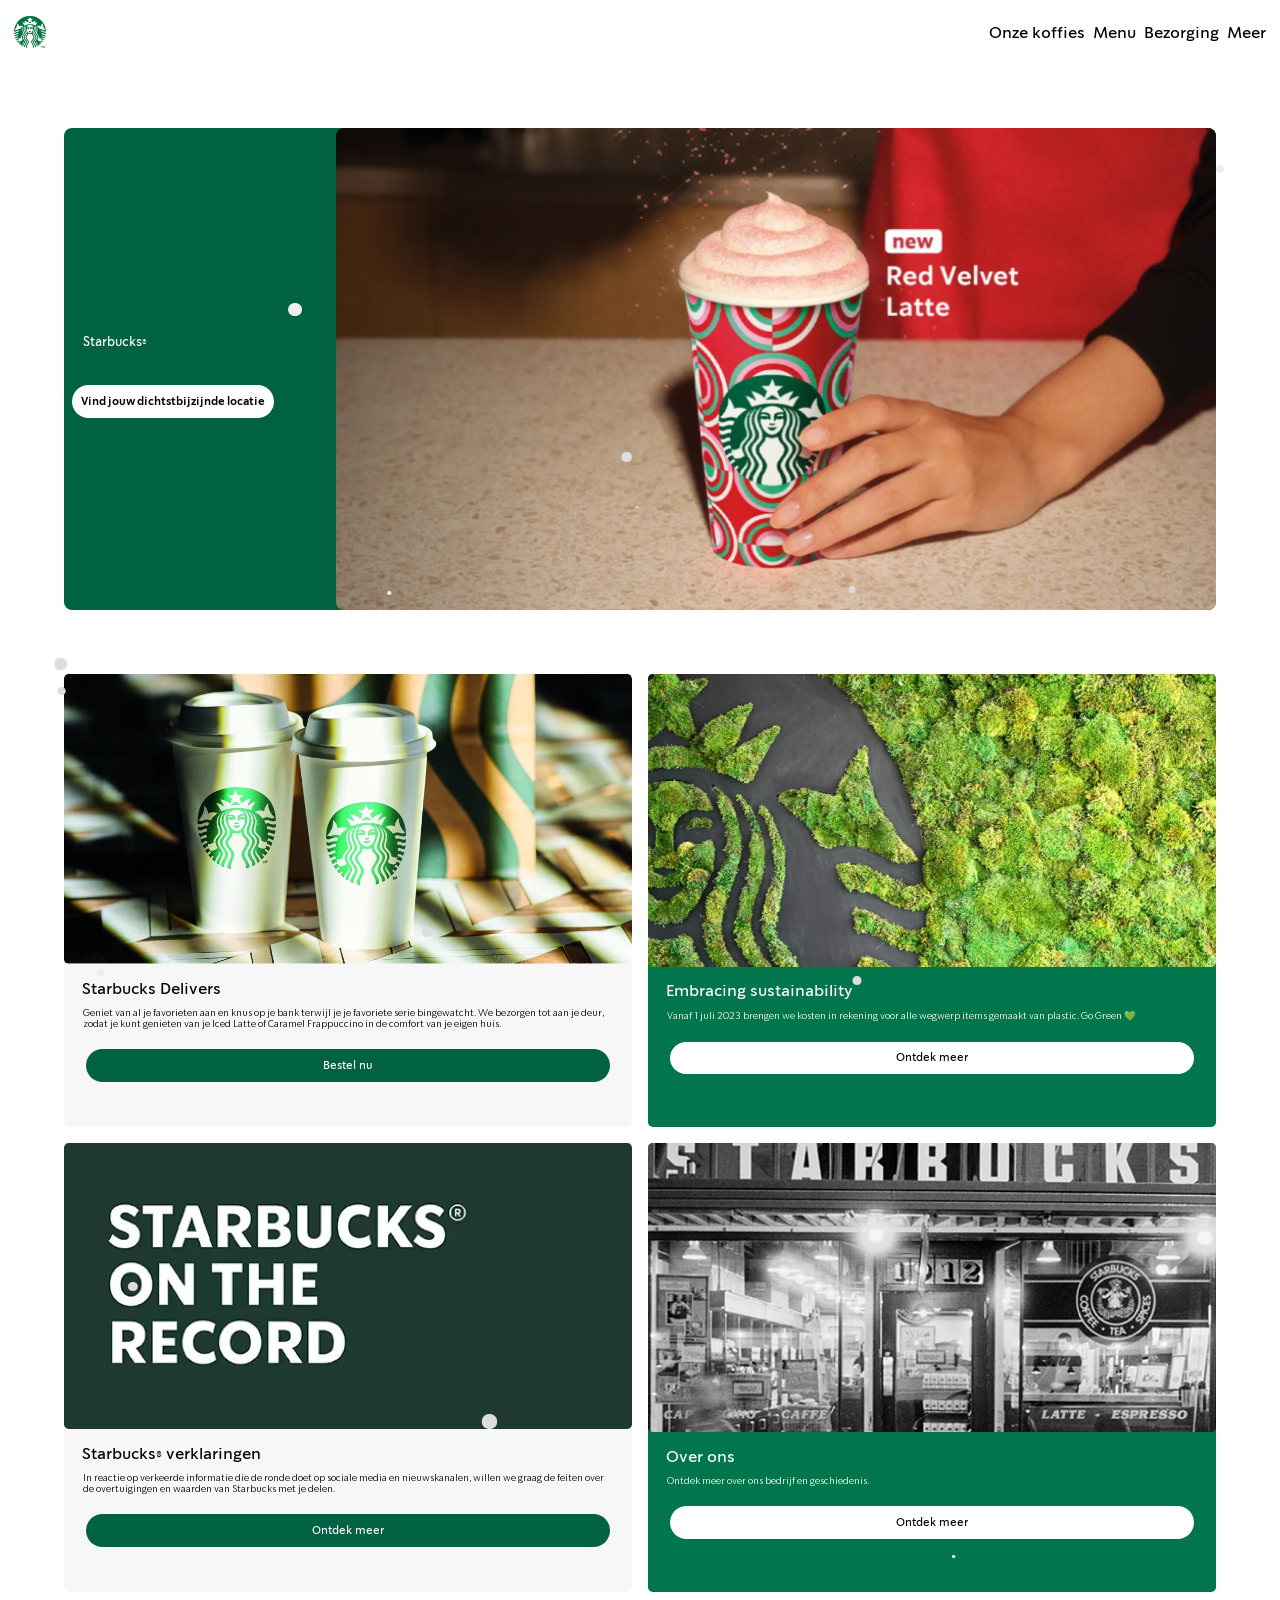
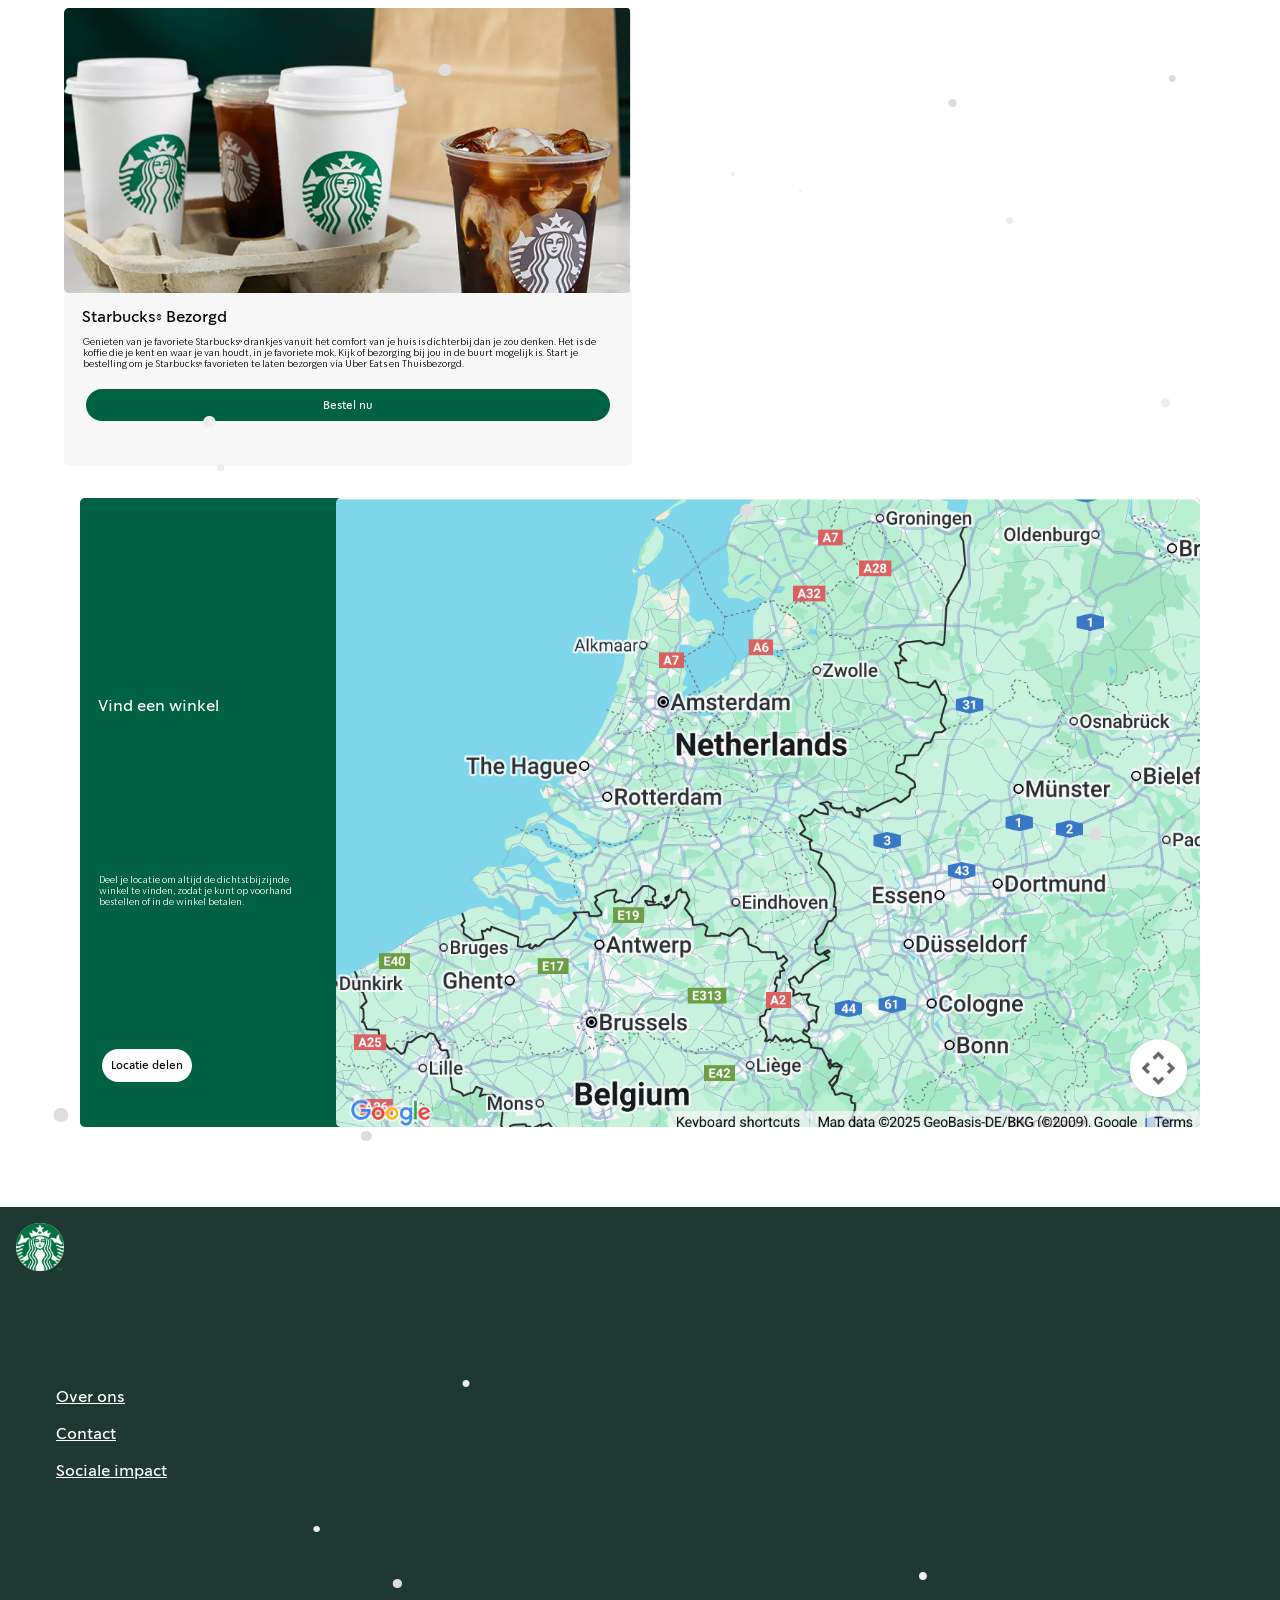
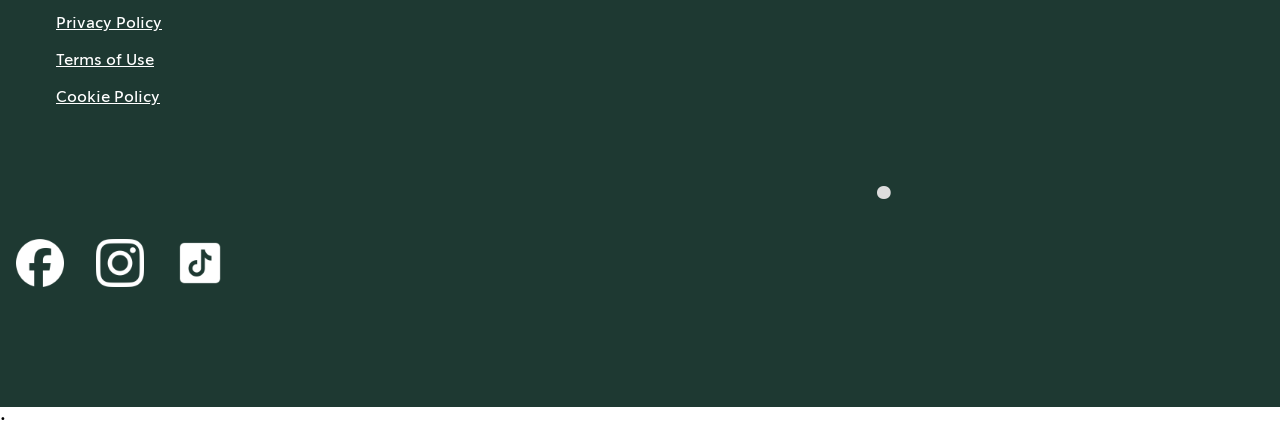
==== commit dbc43cbd: "Add files via upload" ====
--- a/index.html
+++ b/index.html
@@ -10,7 +10,7 @@
 
 	<link href="styles/style.css" rel="stylesheet">
 	<link href="styles/home.css" rel="stylesheet">
-	<script src="scripts/script.js"></script>
+	<script> src</script>
 
 	<link rel="icon" type="image/svg+xml" href="images/favicon.svg">
 </head>
@@ -107,6 +107,7 @@
 	 </div>
 	 	<!-- div met a met foto -->
 	  </footer>
+	  <script src="scripts/script.js"></script>
+	</body>
 	
-	</body>
-	</html>+	</html>
--- a/styles/style.css
+++ b/styles/style.css
@@ -63,6 +63,17 @@
 	top:0; 
   }
 
+  header nav ul:nth-of-type(1) {
+    display: flex;
+    flex-direction: column;
+    justify-content: left;
+    gap: 1em;
+
+    
+  }
+  header nav li:nth-of-type(1) {
+    grid-row-start: 6;
+  }
 
   header img {
 	max-height: 90%;
@@ -71,7 +82,7 @@
   header nav ul{
 	color: var(--color-text-black);
 	position:fixed;
-	/* background-color: #ff0000; */
+	background-color: var(--color-background-white);
 	left:0;
 	right:0;
 	top:0;
@@ -79,6 +90,9 @@
 	translate:100% 0%;
 	transition:translate .3s;
 	padding-top: 4em;
+  list-style: none;
+
+
   }
 
   header nav button {
@@ -86,7 +100,11 @@
 	position:relative;
 	z-index:100;
   }
-
+  
+  header a {
+    color: var(--color-text-black);
+    text-decoration: none;
+  }
 
 nav.toonMenu ul {
 	translate:0% 0%;
@@ -101,11 +119,12 @@
   }
 
 @media (min-width: 1024px) { 
-    header nav ul {
+  header nav ul:nth-of-type(1){
 		display: flex;
         flex-direction: row;
         justify-content: center;
         gap: 0.5em;
+		background-color: #ff0000;
 
         /* FIXES */
         position: static;      /* niet fullscreen */
@@ -151,7 +170,6 @@
 }
 
 footer nav {
-  color:white;
   text-decoration:0;
   list-style: none;
   grid-column:1;
@@ -170,14 +188,16 @@
 
 footer ul{
   grid-row:3;
-  color: #f7f7f7;
   grid-column:1;
   list-style:none;
 }
 
 footer li{
   margin-bottom:1em;
-  color: #fdf4e3;
+}
+
+footer a {
+  color: var(--color-text-white);
 }
 
 
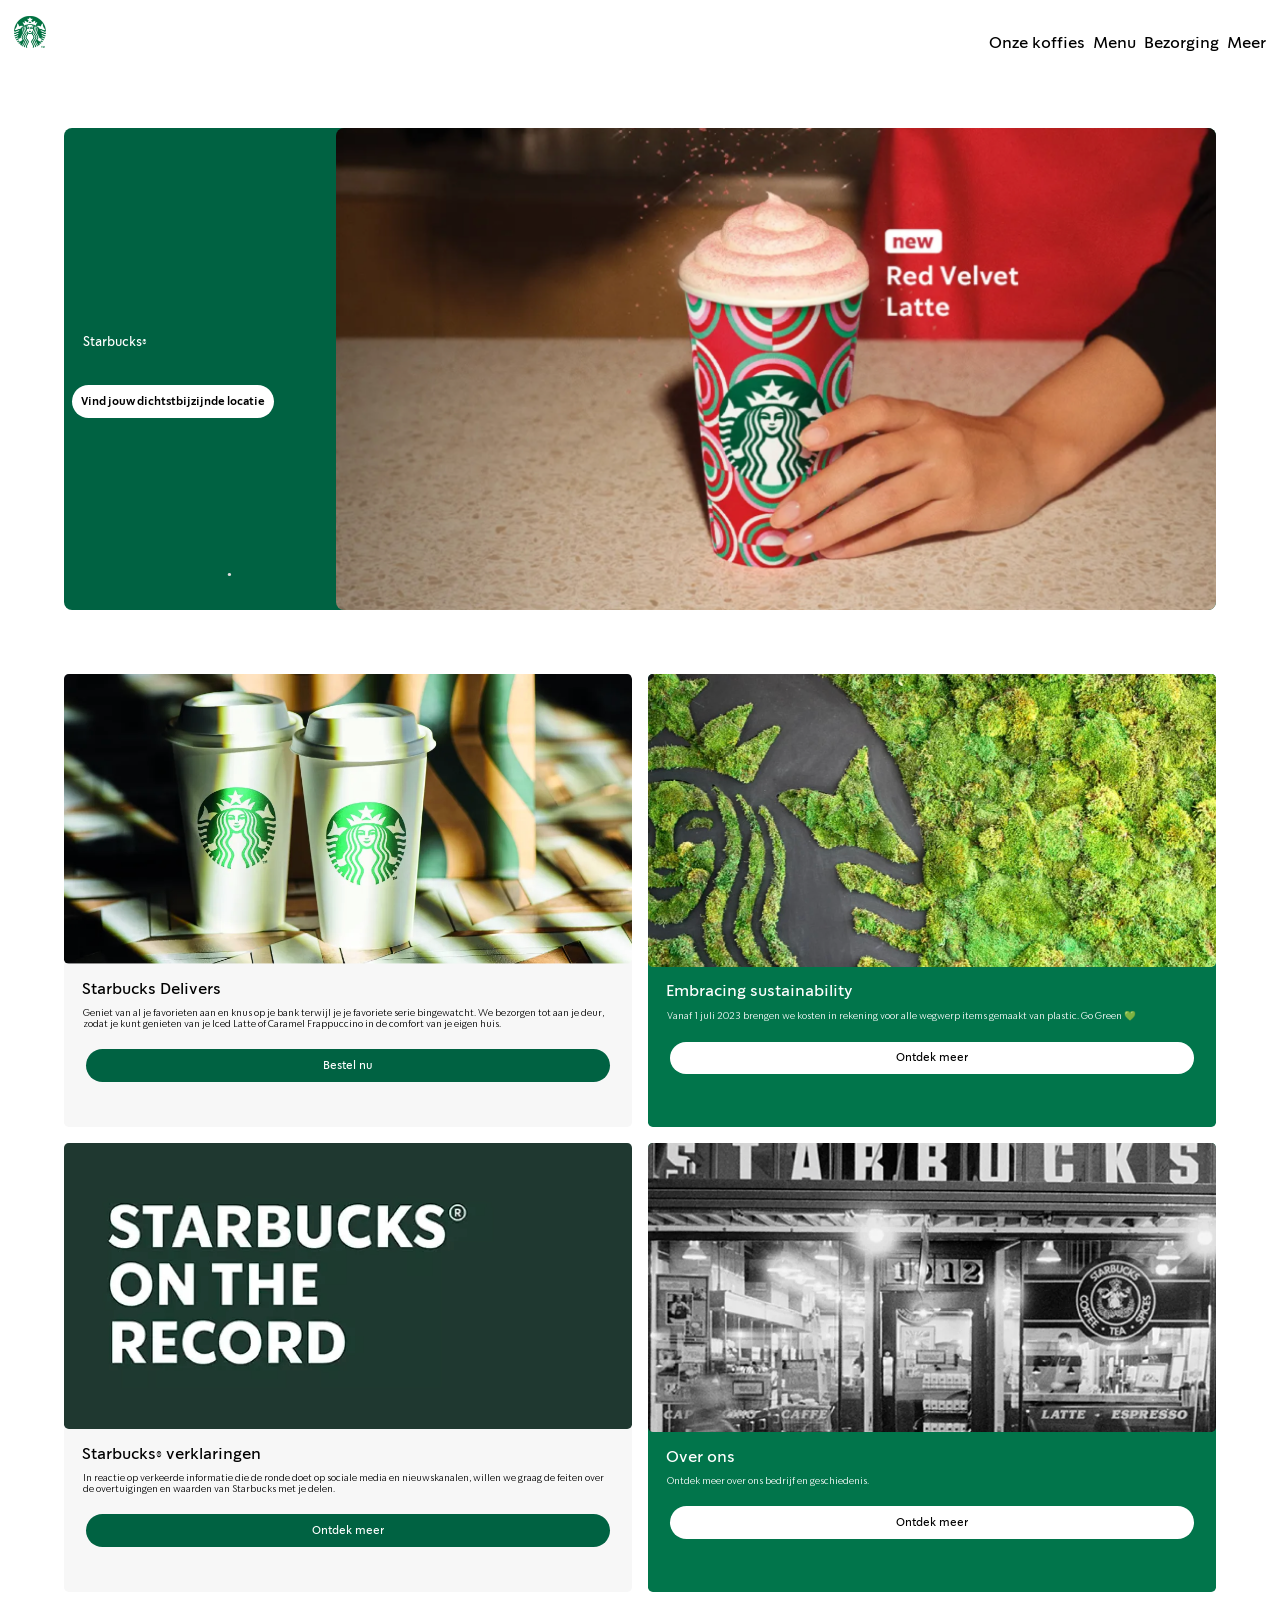
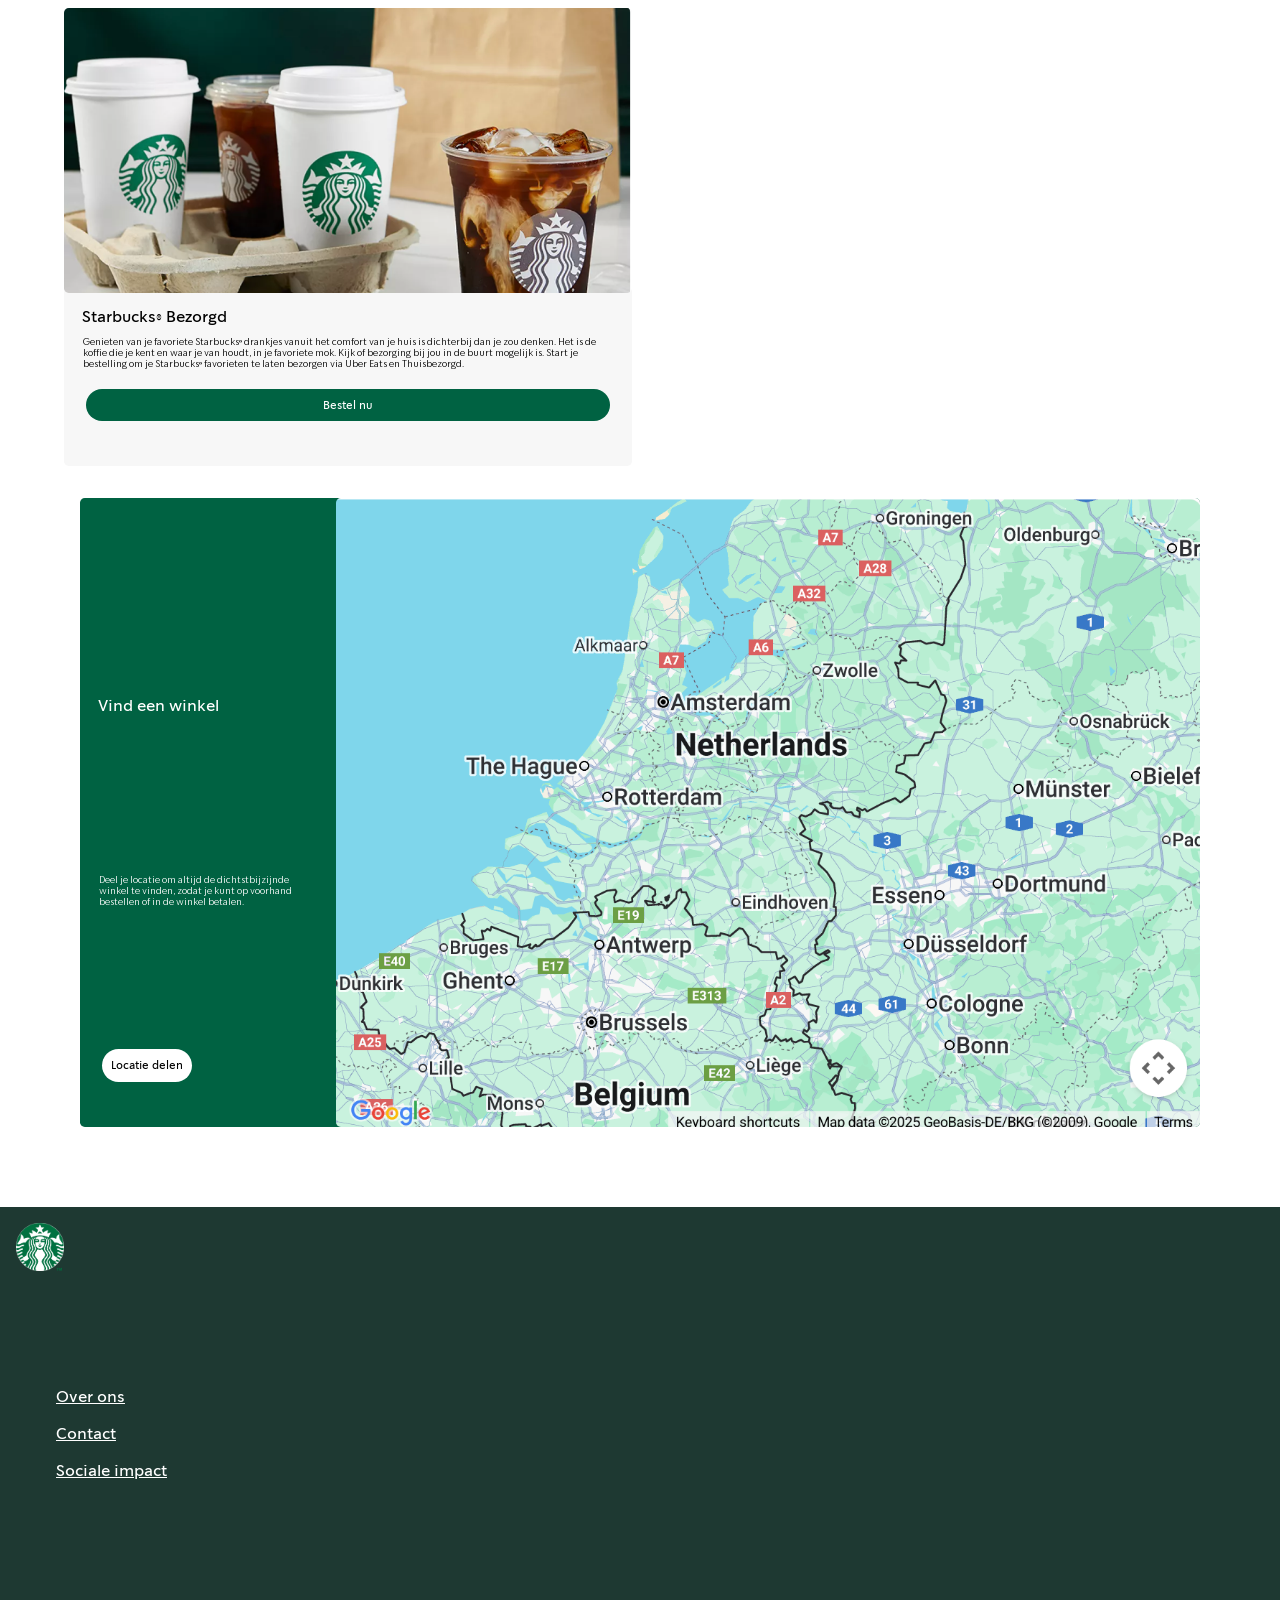
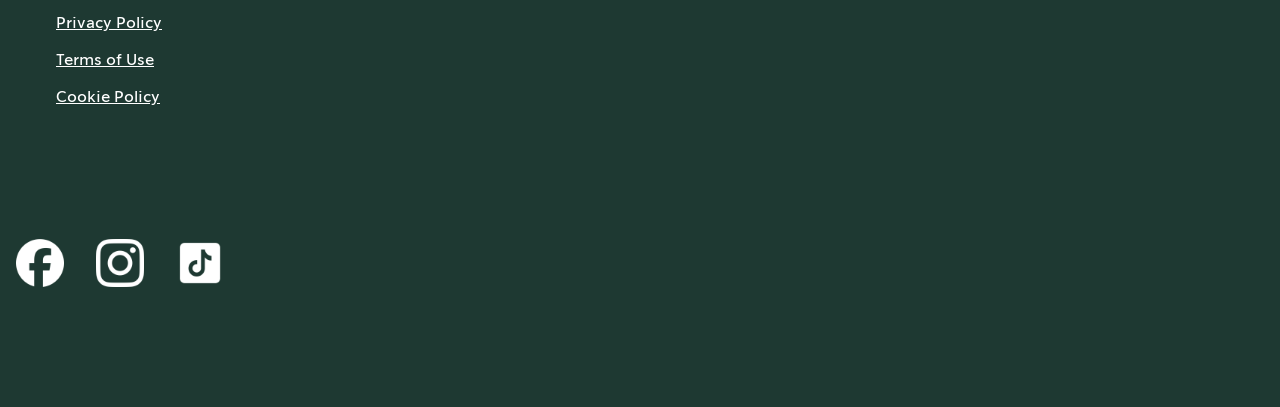
==== commit 3f4f7f67: "Add files via upload" ====
--- a/index.html
+++ b/index.html
@@ -39,7 +39,7 @@
 		<h2>Starbucks Delivers</h2>
 		<img src="images/img-starbucks-delivers.png" alt="Starbucks bekers">
 		<p>Geniet van al je favorieten aan en knus op je bank terwijl je je favoriete serie bingewatcht. We bezorgen tot aan je deur, zodat je kunt genieten van je Iced Latte of Caramel Frappuccino in de comfort van je eigen huis.</p>
-		<a href="#">Bestel nu</a>
+		<a href="#"aria-label="KOOP HET!!">Bestel nu </a>
 	</section>
 	  
 	  <section>
--- a/styles/style.css
+++ b/styles/style.css
@@ -17,21 +17,43 @@
   /*********************/
   /* CUSTOM PROPERTIES */
   /*********************/
-  :root {
-	  /* startje */
-	  color-scheme: light dark;
-	  --color-text-black: light-dark(#000000, #ffffff);
-	  --color-text-white:light-dark(#ffffff,#000000);
-	  --color-background-green:light-dark(#006242, #fdf4e3);
+
+
+    
+  :root{
+    --color-text-black: #000000;
+	  --color-text-white: #ffffff;
+	  --color-background-green:#006242;
 	  --color-button-green:#006242;
-	  --color-button-white:light-dark(#ffffff, #006242);
-	  --color-background-white:light-dark(#ffffff,#430202);
-	  --color-background-grey:light-dark(#f7f7f7,#023701f0);
-      --color-background-lightgreen:light-dark(#01754b, #fdf4e3);
+	  --color-button-white:#ffffff;
+	  --color-background-white: #ffffff;
+	  --color-background-grey:#f7f7f7;
+      --color-background-lightgreen:#01754b;
 	  --color-focus:#ff0000;
-	  --color-footer:light-dark(#1e3932, #006224);
-	  --color-header:light-dark(#ffffff, #006224);
-  }
+	  --color-footer:#1e3932;
+	  --color-header:#ffffff;
+
+  }
+
+  @media (prefers-color-scheme: dark) {
+    
+    :root{
+    --color-text-black: #ffffff;
+	  --color-text-white: #000000;
+	  --color-background-green:#006242;
+	  --color-button-green:#006242;
+	  --color-button-white:#ffffff;
+	  --color-background-white: #430202;
+	  --color-background-grey:#023701f0;
+    --color-background-lightgreen:#fdf4e3;
+	  --color-focus:#ff0000;
+	  --color-footer:#006224;
+	  --color-header:#006224;
+
+    }
+
+  }
+  
 
 /*********************/
 /*****algemeen********/
@@ -50,7 +72,10 @@
   /* JOUW STYLING */
   /****************/
   
-
+  span.lightmode {
+    display: none;
+  }
+  
   header {
 	background-color: var(--color-header);
 	height: 4em;
@@ -89,7 +114,6 @@
 	bottom:0;
 	translate:100% 0%;
 	transition:translate .3s;
-	padding-top: 4em;
   list-style: none;
 
 
@@ -122,21 +146,14 @@
   header nav ul:nth-of-type(1){
 		display: flex;
         flex-direction: row;
-        justify-content: center;
+        justify-content: start;
         gap: 0.5em;
-		background-color: #ff0000;
-
-        /* FIXES */
-        position: static;      /* niet fullscreen */
-        translate: 0 0;        /* menu weer zichtbaar */
-        background: none;      /* rood scherm weghalen */
-        height: auto; 
-		width: auto;
-        height: auto;
-        padding: 0;
-        margin: 0;         /* geen gekke hoogte */
-        list-style: none; 
-    }
+        list-style: none;
+        position: static;
+        translate: 0 0;
+        height:0;
+        
+  }
 	nav button {
 		display: none;
   }
@@ -202,6 +219,7 @@
 
 
 /* @media (prefers-color-scheme: dark){
+
+
 	
-} */
-
+
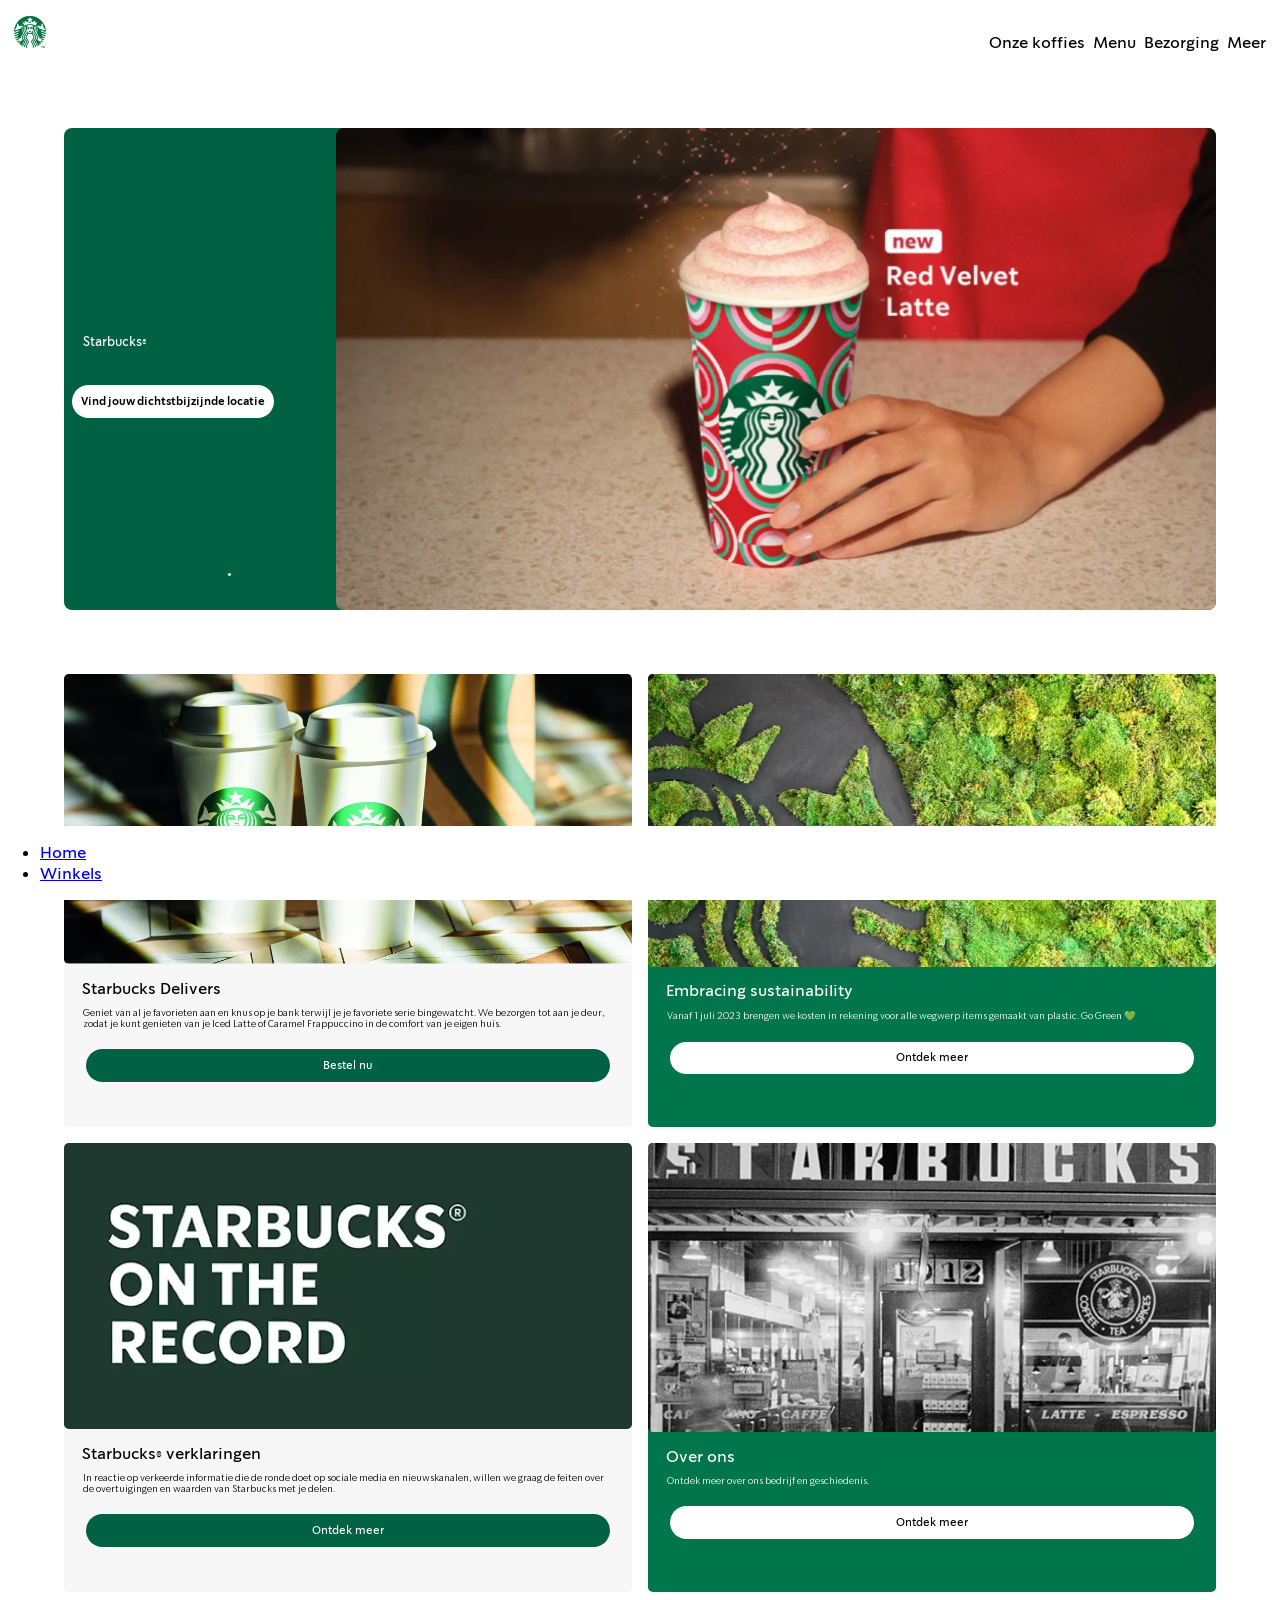
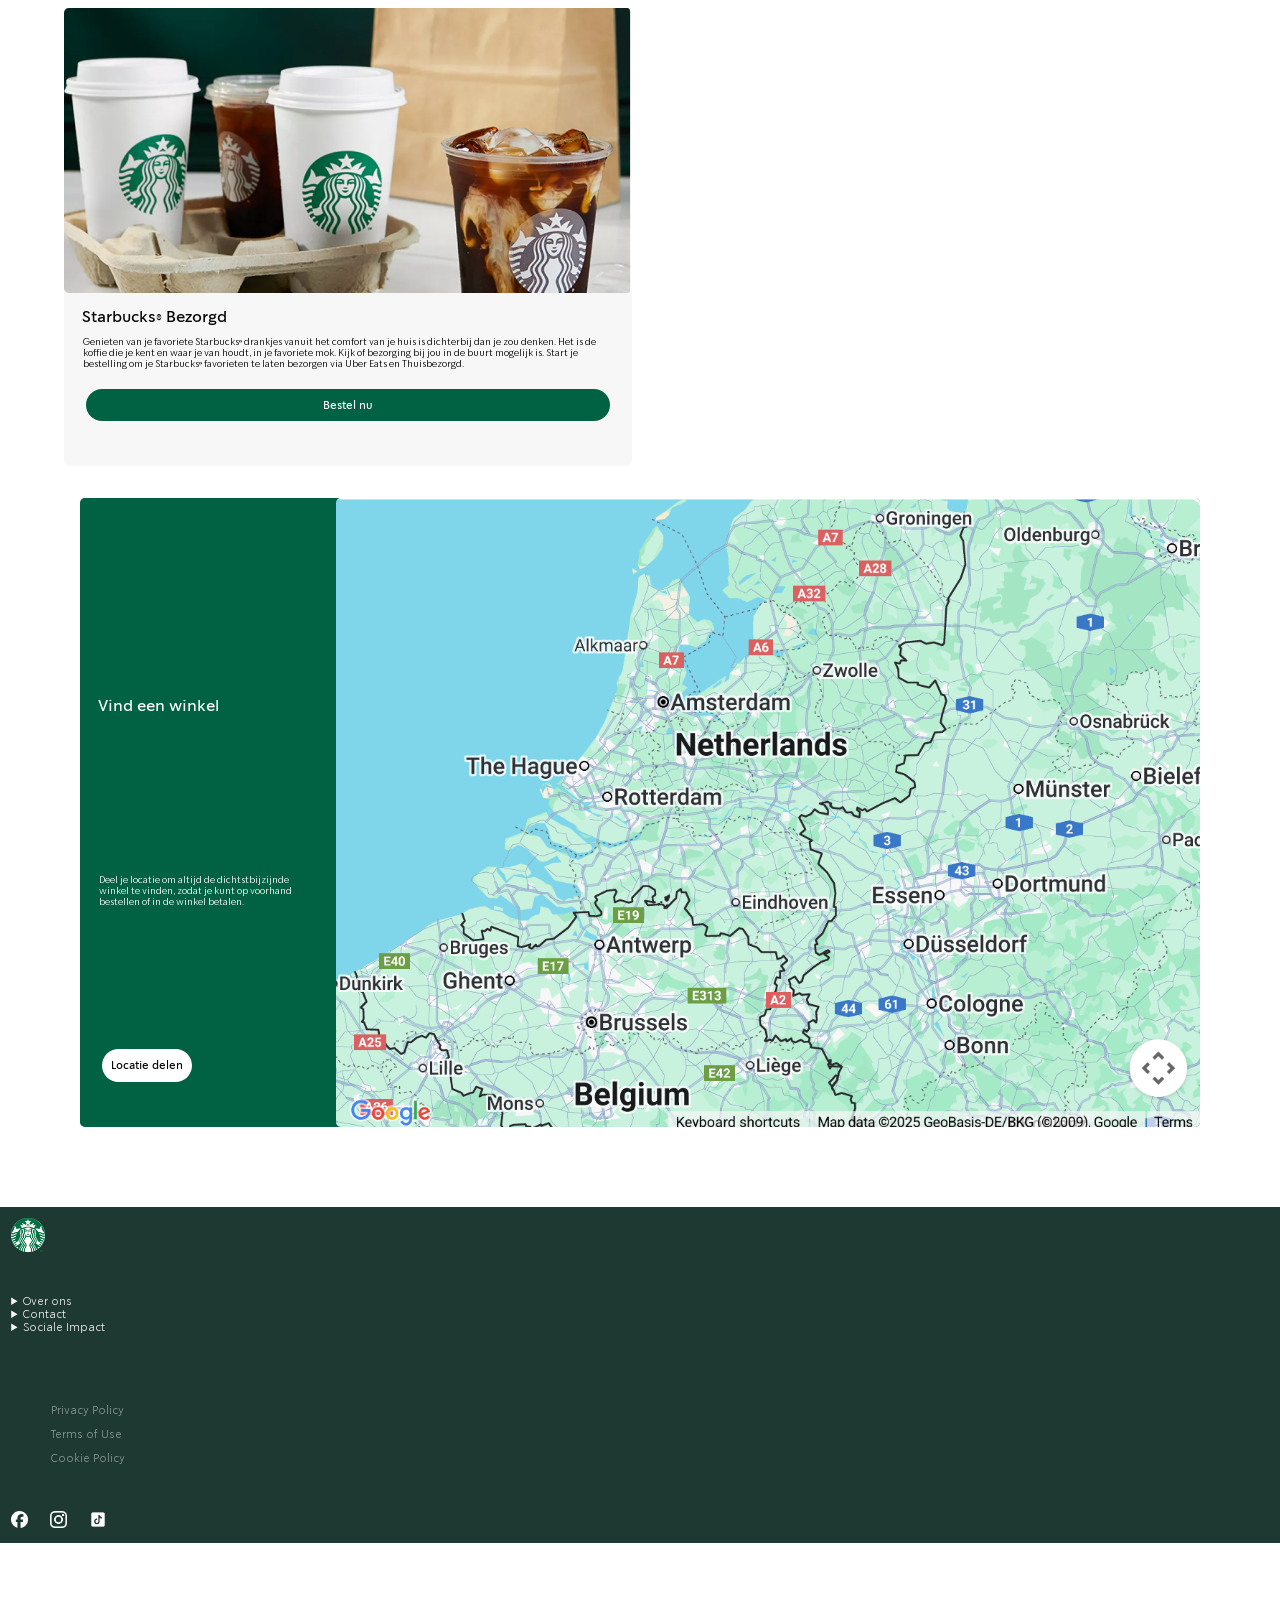
==== commit 687e11ad: "Add files via upload" ====
--- a/index.html
+++ b/index.html
@@ -20,7 +20,7 @@
 		<nav>
 			<button><img src="https://assets.codepen.io/274456/ui-icon-hamburger.svg" alt="hamburger menu"></button>
 			<ul>
-			  <li><a href="#">Onze koffies</a></li>
+			  <li><a href="onzekoffies.html">Onze koffies</a></li>
 			  <li><a href="#">Menu</a></li>
 			  <li><a href="#">Bezorging</a></li>
 			  <li><a href="#">Meer</a></li>
@@ -39,7 +39,7 @@
 		<h2>Starbucks Delivers</h2>
 		<img src="images/img-starbucks-delivers.png" alt="Starbucks bekers">
 		<p>Geniet van al je favorieten aan en knus op je bank terwijl je je favoriete serie bingewatcht. We bezorgen tot aan je deur, zodat je kunt genieten van je Iced Latte of Caramel Frappuccino in de comfort van je eigen huis.</p>
-		<a href="#"aria-label="KOOP HET!!">Bestel nu </a>
+		<a href="#" aria-label="KOOP HET!!">Bestel nu </a>
 	</section>
 	  
 	  <section>
@@ -82,11 +82,29 @@
 		<img src="images/starbuckslogo.png" alt="Starbucks logo">
 <!-- Nav met een ul -->
 		<nav>
-			<ul>
-				<li><a href="#">Over ons</a></li>
-				<li><a href="#">Contact</a></li>
-				<li><a href="#">Sociale impact</a></li>
-			</ul>
+			<details>
+				<summary>Over ons</summary>
+				<ul>
+					<li><a href="#">Over ons</a></li>
+					<li><a href="#">Onze koffies</a></li>
+					<li><a href="#">Starbucks Verhalen & Nieuws</a></li>
+					<li><a href="#">Starbucks ready to drink</a></li>
+				</ul>
+			</details>
+			<details>
+				<summary>Contact</summary>
+				<ul>
+					<li><a href="#">Werken bij starbucks</a></li>
+					<li><a href="#">Contact</a></li>
+				</ul>
+			</details>
+			<details>
+				<summary>Sociale Impact</summary>
+				<ul>
+					<li><a href="#">Verantwoordelijkheid</a></li>
+					<li><a href="#">Embracing Sustainability</a></li>
+				</ul>
+			</details>
 		</nav>
 		<ul>
 			<li><a href="#">Privacy Policy</a></li>
@@ -106,8 +124,15 @@
 		</a>
 	 </div>
 	 	<!-- div met a met foto -->
-	  </footer>
-	  <script src="scripts/script.js"></script>
-	</body>
+	</footer>
+	<nav>
+      	<ul>
+			<li><a href="#">Home</a></li>
+			<li><a href="#">Winkels</a></li>
+		</ul>
+	</nav>
+	<script src="scripts/script.js"></script>
+	  
+</body>
 	
-	</html>
+</html>
--- a/styles/style.css
+++ b/styles/style.css
@@ -75,7 +75,7 @@
   span.lightmode {
     display: none;
   }
-  
+
   header {
 	background-color: var(--color-header);
 	height: 4em;
@@ -130,15 +130,15 @@
     text-decoration: none;
   }
 
-nav.toonMenu ul {
+header nav.toonMenu ul {
 	translate:0% 0%;
   }
 
-  nav.toonMenu button img {
+  header nav.toonMenu button img {
 	content:url(https://assets.codepen.io/274456/ui-icon-cross.svg);
   }
 
-  nav button img {
+  header nav button img {
 	content: url(https://assets.codepen.io/274456/ui-icon-hamburger.svg);
   }
 
@@ -154,7 +154,7 @@
         height:0;
         
   }
-	nav button {
+	header nav button {
 		display: none;
   }
   }
@@ -172,16 +172,18 @@
 footer { 
 background-color: var(--color-footer);
   padding:1em;
-	height: 50em;
+	height: 30em;
   display:grid;
-  grid-template-columns:1fr 1fr 1fr 1fr;
-  grid-template-rows:auto auto auto auto;
+  grid-template-columns:auto 1fr 1fr 1fr;
+  grid-template-rows:0.4fr 0.5fr 0.6fr auto;
   color: #f7f7f7;
-
-}
-
+  font-family: "Starbucks";
+  font-weight: 350;
+  font-size: 0.7em;
+
+}
 footer img {
-	max-width: 3em;
+  max-width: 3em;
   grid-column: 1;
   grid-row: 1;
 }
@@ -194,8 +196,6 @@
 }
 
 footer div{
-  max-width:0.5em;
-  color: #ffffff;
   grid-column: 1;
   grid-row: 4;
   display:flex;
@@ -203,6 +203,11 @@
   gap:2em
 }
 
+footer div img{
+  max-width: 1.5em;
+}
+
+
 footer ul{
   grid-row:3;
   grid-column:1;
@@ -211,10 +216,22 @@
 
 footer li{
   margin-bottom:1em;
+  opacity: 50%;
 }
 
 footer a {
   color: var(--color-text-white);
+  text-decoration: none;
+}
+
+body > nav:last-of-type  {
+  position: sticky;
+	bottom: 0;
+	width: 100%;
+	background: white;
+	z-index: 999;
+  display:grid;
+  grid-template-columns: 2fr 1fr;
 }
 
 
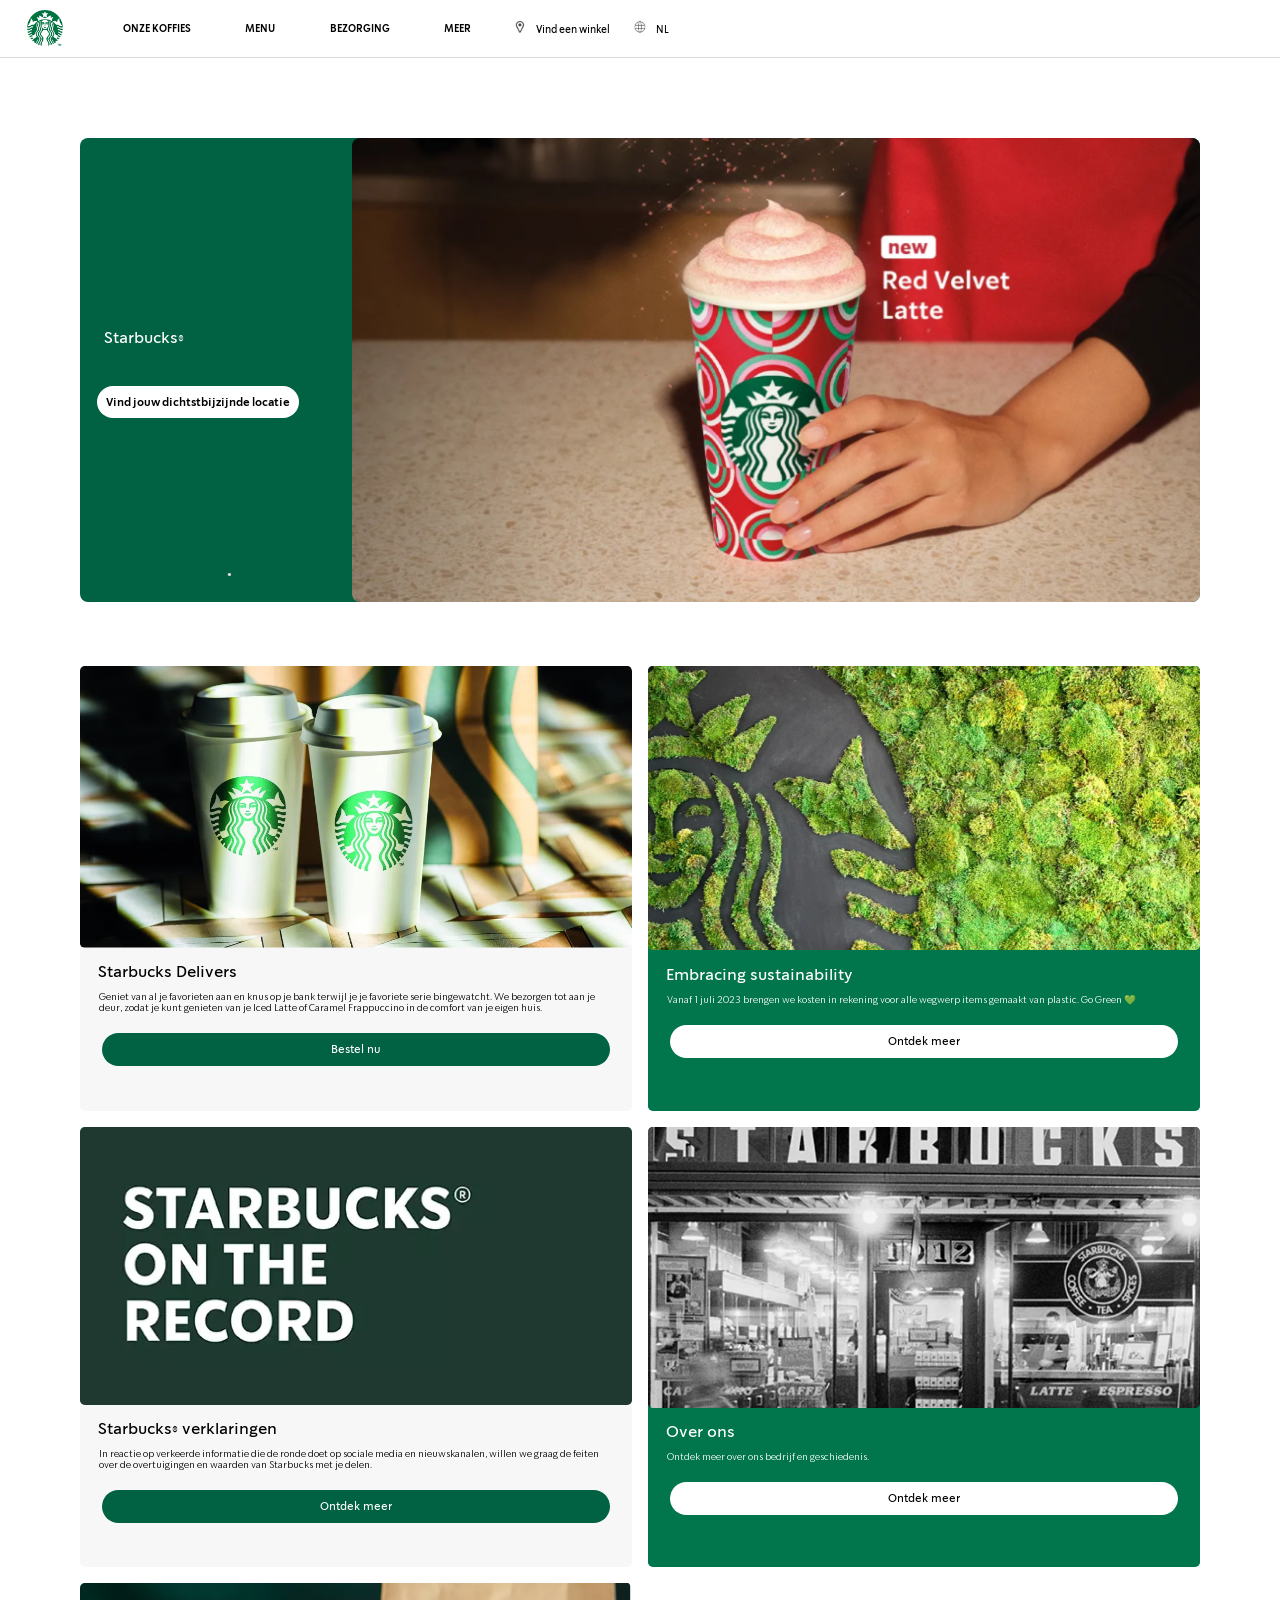
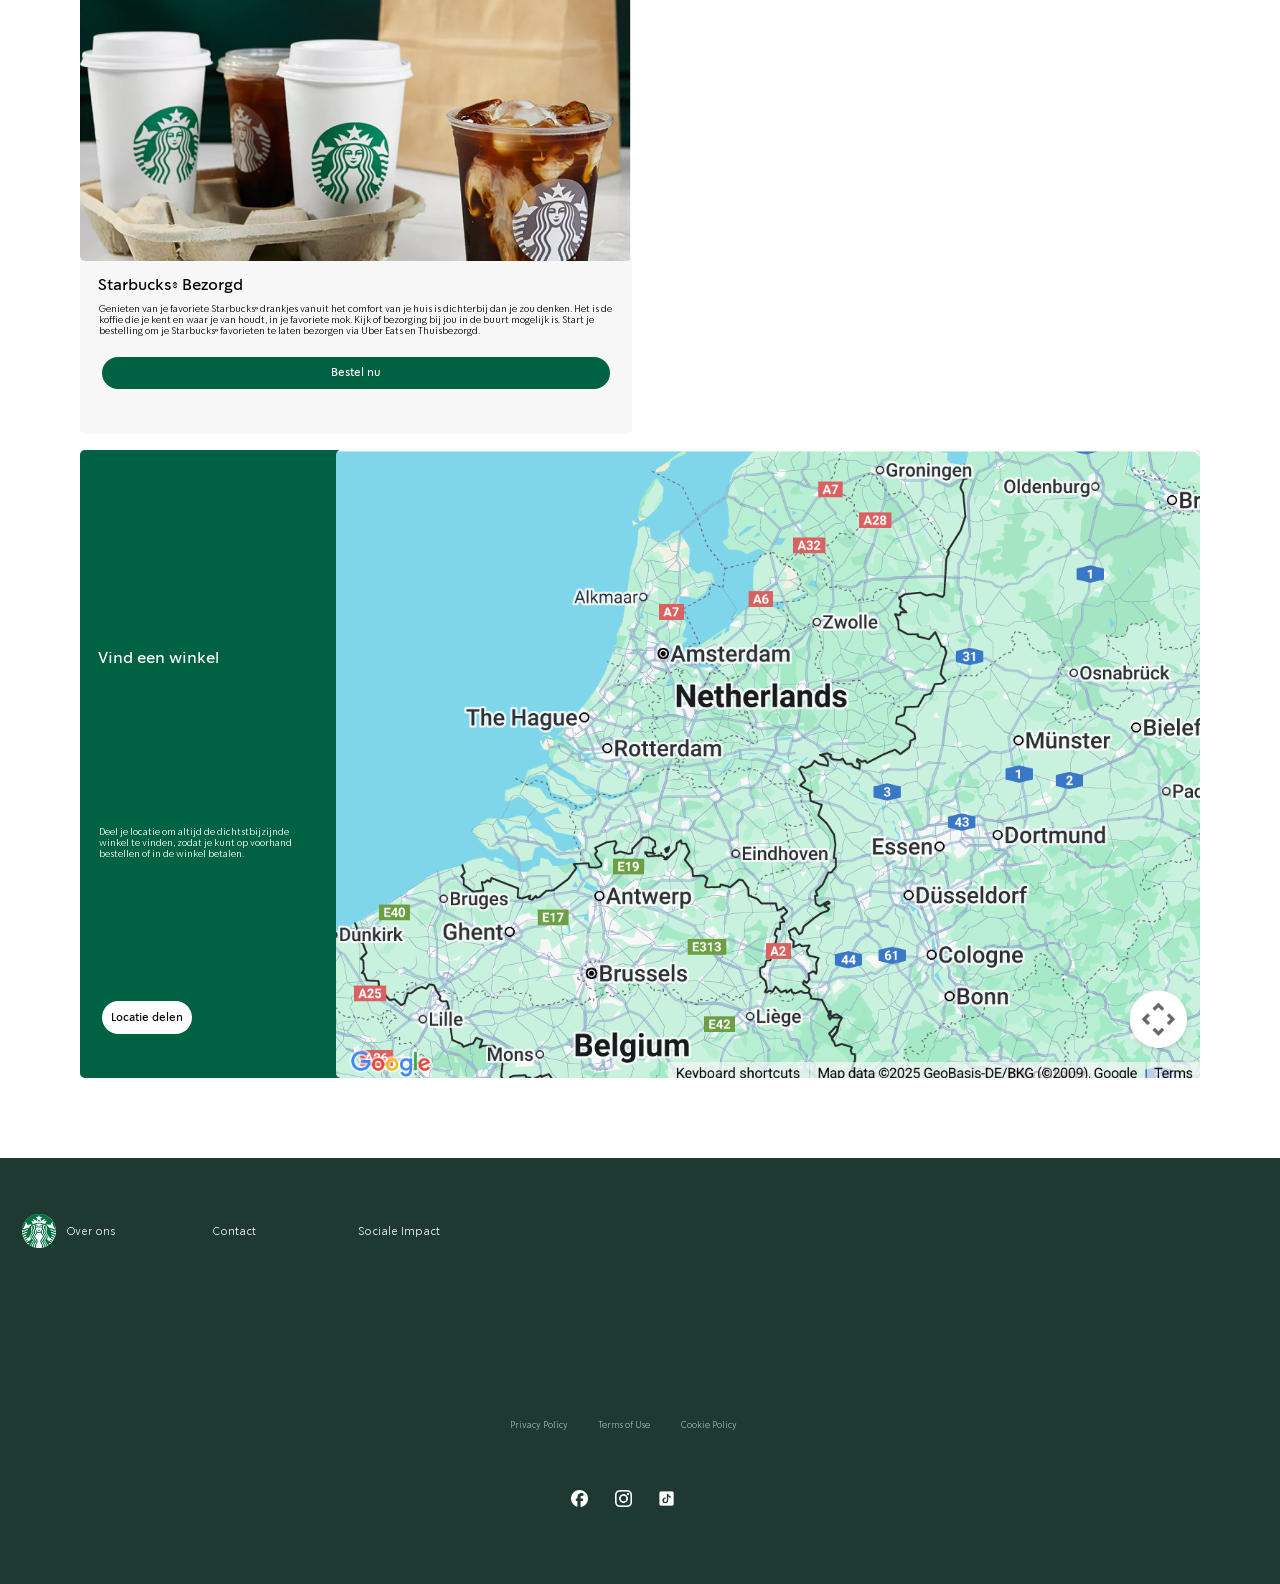
==== commit e36da78d: "Add files via upload" ====
--- a/index.html
+++ b/index.html
@@ -10,7 +10,6 @@
 
 	<link href="styles/style.css" rel="stylesheet">
 	<link href="styles/home.css" rel="stylesheet">
-	<script> src</script>
 
 	<link rel="icon" type="image/svg+xml" href="images/favicon.svg">
 </head>
@@ -20,10 +19,20 @@
 		<nav>
 			<button><img src="https://assets.codepen.io/274456/ui-icon-hamburger.svg" alt="hamburger menu"></button>
 			<ul>
-			  <li><a href="onzekoffies.html">Onze koffies</a></li>
-			  <li><a href="#">Menu</a></li>
-			  <li><a href="#">Bezorging</a></li>
-			  <li><a href="#">Meer</a></li>
+				<li><a href="onzekoffies.html">Onze koffies</a></li>
+				<li><a href="#">Menu</a></li>
+				<li><a href="#">Bezorging</a></li>
+				<li><a href="#">Verantwoordelijkheid</a></li>
+				<li><a href="#">Meer</a></li>
+			</ul>
+			<ul>
+				<li><a href="#">Carrière</a></li>
+				<li><a href="#">Studentenkorting</a></li>
+			</ul>
+			<ul>
+				<li><a href="#"aria-label="Vind een Starbucks winkel"><img src="images/map-icon.png" alt="kaart-icoon">Vind een winkel</a>
+				</li>
+				<li><a href="#"aria-label="Huidige pagina taal Nederlands"><img src="images/taal-icon.png" alt="Taal-icoon-wereldbol">NL</a></li>
 			</ul>
 		  </nav>
 	</header>
@@ -31,7 +40,7 @@
 	<span id="flake0" style="cursor: default; user-select: none; position: absolute; font-family: inherit; font-size: 19px; color: rgb(221, 221, 221); z-index: 1000; left: 226px; top: 561px;">•</span>
     <section>
     	<h1>Starbucks®</h1>
-    	<a href="#">Vind jouw dichtstbijzijnde locatie</a>
+    	<a href="#"aria-label="Vind hier jouw dichtsbijzijnde locatie">Vind jouw dichtstbijzijnde locatie</a>
       	<img src="images/img-redvelvet-latte.png" alt="Starbucks redvelvet drankje">
     </section>
 
@@ -39,42 +48,42 @@
 		<h2>Starbucks Delivers</h2>
 		<img src="images/img-starbucks-delivers.png" alt="Starbucks bekers">
 		<p>Geniet van al je favorieten aan en knus op je bank terwijl je je favoriete serie bingewatcht. We bezorgen tot aan je deur, zodat je kunt genieten van je Iced Latte of Caramel Frappuccino in de comfort van je eigen huis.</p>
-		<a href="#" aria-label="KOOP HET!!">Bestel nu </a>
+		<a href="#"aria-label="Klik op deze knop om te bestellen.">Bestel nu </a>
 	</section>
 	  
 	  <section>
 		<h2>Embracing sustainability</h2>
 		<img src="images/img-embracing-sustainability.png" alt="Starbucks logo gemaakt van gras">
 		<p>Vanaf 1 juli 2023 brengen we kosten in rekening voor alle wegwerp items gemaakt van plastic. Go Green 💚</p>
-		<a href="#">Ontdek meer</a>
+		<a href="#"aria-label="Ontdek meer over embracing sustainability">Ontdek meer</a>
 	  </section>
 
 	  <section>
 		<h2>Starbucks® verklaringen</h2>
 		<img src="images/img-starbucks-verklaringen.png" alt="Afbeelding starbucks on the record">
 		<p>In reactie op verkeerde informatie die de ronde doet op sociale media en nieuwskanalen, willen we graag de feiten over de overtuigingen en waarden van Starbucks met je delen.</p>
-  		<a href="#">Ontdek meer</a>
+  		<a href="#"aria-label="Ontdek meer over Starbucks verklaringen">Ontdek meer</a>
 	  </section>
 
 	    <section>
 		<h2>Over ons</h2>
 		<img src="images/img-over-ons.png" alt="Starbucks bekers">
 		<p>Ontdek meer over ons bedrijf en geschiedenis.</p>
-  		<a href="#">Ontdek meer</a>
+  		<a href="#"aria-label="Ontdek meer over de Starbucks geschiedenis">Ontdek meer</a>
 	  </section>
 
 	  <section>
 		<h2>Starbucks® Bezorgd</h2>
 		<img src="images/img-starbucks-bezorgd.png" alt="Starbucks bekers">
 		<p>Genieten van je favoriete Starbucks® drankjes vanuit het comfort van je huis is dichterbij dan je zou denken. Het is de koffie die je kent en waar je van houdt, in je favoriete mok. Kijk of bezorging bij jou in de buurt mogelijk is. Start je bestelling om je Starbucks® favorieten te laten bezorgen via Uber Eats en Thuisbezorgd.</p>
-		<a href="#">Bestel nu</a>
+		<a href="#"aria-label="Klik op deze knop om te bestellen">Bestel nu</a>
 	  </section>
 
 	  <section>
 		<h2>Vind een winkel</h2>
 		<img src="images/img-vind_een_winkel.png" alt="kaart van Nederland">
 		<p>Deel je locatie om altijd de dichtstbijzijnde winkel te vinden, zodat je kunt op voorhand bestellen of in de winkel betalen.</p>
-		<a href="#">Locatie delen</a>
+		<a href="#"aria-label="Deel hier je locatie">Locatie delen</a>
 	  </section>
 
 	</main>
@@ -127,8 +136,16 @@
 	</footer>
 	<nav>
       	<ul>
-			<li><a href="#">Home</a></li>
-			<li><a href="#">Winkels</a></li>
+			<li>
+				<a href="#">
+					<img src="/images/green-house.png" alt="homepagina-icoon">Home
+				</a>
+			</li>
+			<li>
+				<a href="#">
+					<img src="images/map-icon.png" alt="kaart-icoon">Winkels
+				</a>
+			</li>
 		</ul>
 	</nav>
 	<script src="scripts/script.js"></script>
--- a/styles/style.css
+++ b/styles/style.css
@@ -10,7 +10,35 @@
   @font-face {
 	font-family: "Starbucks";
 	src: url(../fonts/49f6eaa3630c71e3-s.p.woff);
-}
+    font-weight: 700;
+    /* dikke */
+  }
+
+  @font-face {
+	font-family: "Starbucks";
+	src: url(../fonts/564f79e771d74376-s.p.woff2);
+    font-weight: 350;
+    /* dunne*/
+  }
+
+  @font-face {
+	font-family: "Starbucks";
+	src: url(../fonts/6aebdeb6fff3abca-s.p.woff);
+    font-weight: 600;
+    /* half*/
+  }
+
+  @font-face {
+	font-family: "Starbucks";
+	src: url(../fonts/fb96a0656cdf22e3-s.p.woff);
+    font-weight: 400;
+    /* normaal*/
+  }
+  @font-face {
+	font-family: "Starbucks raar";
+	src: url(../fonts/KFO7CnqEu92Fr1ME7kSn66aGLdTylUAMa3yUBHMdazQ.woff2);
+    /* rare*/
+  }
   
 
   
@@ -21,39 +49,84 @@
 
     
   :root{
-    --color-text-black: #000000;
-	  --color-text-white: #ffffff;
-	  --color-background-green:#006242;
-	  --color-button-green:#006242;
-	  --color-button-white:#ffffff;
-	  --color-background-white: #ffffff;
-	  --color-background-grey:#f7f7f7;
-      --color-background-lightgreen:#01754b;
-	  --color-focus:#ff0000;
-	  --color-footer:#1e3932;
-	  --color-header:#ffffff;
+    --text-primary: #000000;
+	  --text-secondary: #ffffff;
+    --text-tertairy:#006242;
+    --text-header:#000000;
+    --text-footer:#ffffff;
+    --main-background-primary: #ffffff;
+    --main-background-secondary:#f7f7f7;
+    --section-background-primary:#f7f7f7;
+    --section-background-secondary:#01754b;
+	  --section-background-tertairy:#006242;
+    --button-primary:#ffffff;
+	  --button-secondary:#006242;
+    --button-summary:#ffffff;
+    --nav-background:#ffffff;
+	  --focus:#ff0000;
+	  --footer:#1e3932;
+	  --header:#ffffff;
+    --header-lijn:#dcd9d9;
 
   }
 
   @media (prefers-color-scheme: dark) {
     
     :root{
-    --color-text-black: #ffffff;
-	  --color-text-white: #000000;
-	  --color-background-green:#006242;
-	  --color-button-green:#006242;
-	  --color-button-white:#ffffff;
-	  --color-background-white: #430202;
-	  --color-background-grey:#023701f0;
-    --color-background-lightgreen:#fdf4e3;
-	  --color-focus:#ff0000;
-	  --color-footer:#006224;
-	  --color-header:#006224;
+    --text-primary: #ffffff;
+	  --text-secondary: #000000;
+    --text-tertairy:#ffffff;
+    --text-header:#000000;
+    --text-footer:#ffffff;
+    --main-background-primary: #430202;
+	  --main-background-secondary:#430202;
+    --section-background-primary:#006242;
+    --section-background-secondary:#fef4d6;
+    --section-background-tertairy:#fef4d6;
+    --button-primary:#006242;
+	  --button-secondary:#fef4d6;
+    --button-summary:#ffffff;
+    --nav-background:#ffffff;
+	  --focus:#ff0000;
+	  --footer:#006242;
+	  --header:#ffffff;
+    --header-lijn:#dcd9d9;
+    
+
 
     }
 
   }
-  
+
+  /*********************/
+  /****HOVER STATES*****/
+  /*********************/
+  
+  a {
+    color: var(--focus);         
+    padding: 0.5em 0.2em;     
+    border-radius: 0.5em;
+    transition: all 0.2s ease;
+  }
+  
+ 
+  a:hover {
+    color: var(--focus);         
+    outline: 0.2em solid var(--focus); 
+    outline-offset: 0.3em;
+  }
+  
+  
+  a:focus {
+    opacity: 0.8;           
+    text-decoration-style: wavy;
+  }
+  
+  
+  a:active {
+    opacity: 0.5;
+    transform: scale(0.98);
+  }
 
 /*********************/
 /*****algemeen********/
@@ -62,12 +135,6 @@
 
 
 
-:focus-visible {
-	outline: 4px solid var(--color-focus);
-  }
-
-
-
   /****************/
   /* JOUW STYLING */
   /****************/
@@ -77,122 +144,241 @@
   }
 
   header {
-	background-color: var(--color-header);
+	background-color: var(--header);
 	height: 4em;
-	color: var(--color-text-black); 
+	color: var(--text-header); 
 	justify-content: space-between;
 	align-items: center;
+  font-family: "Starbucks";
 	padding: 0.9em;
 	display:flex;
 	position:sticky;
-	top:0; 
+	top:0;
+  z-index: 10;
+  border-bottom: 1px solid var(--header-lijn);
+  
+  }
+
+  header nav {
+    display: flex;
+    align-items: center;
+    gap: 2em;
   }
 
   header nav ul:nth-of-type(1) {
     display: flex;
     flex-direction: column;
     justify-content: left;
-    gap: 1em;
-
-    
-  }
-  header nav li:nth-of-type(1) {
-    grid-row-start: 6;
+    gap: 2em;
+    color: var(--text-header);
+	  position:fixed;
+	  background-color: var(--header);
+	  left:0;
+	  right:0;
+	  top:9%;
+	  bottom:0;
+    padding: 1em;
+	  translate:100% 0%;
+	  transition:translate .3s;
+    font-weight: 400;
+    font-size: 0.8em;
+    list-style: none;
+    
+  }
+
+  header nav ul:nth-of-type(2) {
+    display: flex;
+    flex-direction: column;
+    color: var(--text-header);
+	  position:fixed;
+    gap:2em;
+	  left:0;
+	  right:0;
+	  top:60%;
+	  bottom:0;
+    padding: 1em;
+	  translate:100% 0%;
+	  transition:translate .3s;
+    font-weight: 400;
+    font-size: 0.8em;
+    list-style: none;
+    
+  }
+
+  header nav ul:nth-of-type(3) {
+    display: flex;
+    flex-direction: column;
+    color: var(--text-header);
+	  position:fixed;
+    gap:2em;
+	  left:0;
+	  right:0;
+	  top:60%;
+	  bottom:0;
+    padding: 1em;
+	  translate:100% 0%;
+	  transition:translate .3s;
+    font-weight: 400;
+    font-size: 0.8em;
+    list-style: none;
+    
+  }
+
+  header ul:nth-last-of-type(1) li {
+    /* background-color: #ff0000; */
+    display: flex;
+    align-items:center;
+    
+  }
+
+
+  header nav ul img{
+    width: 1.5em; 
   }
 
   header img {
-	max-height: 90%;
-  }
-
-  header nav ul{
-	color: var(--color-text-black);
-	position:fixed;
-	background-color: var(--color-background-white);
-	left:0;
-	right:0;
-	top:0;
-	bottom:0;
-	translate:100% 0%;
-	transition:translate .3s;
-  list-style: none;
-
-
+	  max-height: 2.5em;
+    padding-left: 1em;
   }
 
   header nav button {
-	background-color: #01754b;
-	position:relative;
-	z-index:100;
+	  background-color: var(--button-secondary);
+	  position:relative;
+	  z-index:100;
   }
   
   header a {
-    color: var(--color-text-black);
-    text-decoration: none;
-  }
-
-header nav.toonMenu ul {
-	translate:0% 0%;
+    color: var(--text-header);
+    text-decoration-line: none;
+  }
+
+  header nav.toonMenu ul {
+	  translate:0% 0%;
   }
 
   header nav.toonMenu button img {
-	content:url(https://assets.codepen.io/274456/ui-icon-cross.svg);
+	  content:url(https://assets.codepen.io/274456/ui-icon-cross.svg);
   }
 
   header nav button img {
-	content: url(https://assets.codepen.io/274456/ui-icon-hamburger.svg);
+	  content: url(https://assets.codepen.io/274456/ui-icon-hamburger.svg);
   }
 
 @media (min-width: 1024px) { 
+
+  header {
+    display: flex;
+    justify-content: start;
+    gap: 4em;
+    font-size: 0.9em;
+    
+  }
+
+  header nav {
+    flex-wrap: nowrap;
+    white-space: nowrap;
+  }
+
+  header nav ul li:nth-of-type(4) {
+    display: none;
+  }
+
+
   header nav ul:nth-of-type(1){
-		display: flex;
-        flex-direction: row;
-        justify-content: start;
-        gap: 0.5em;
-        list-style: none;
-        position: static;
-        translate: 0 0;
-        height:0;
-        
-  }
+		  display: flex;
+      flex-direction: row;
+      justify-content: start;
+      align-items: center;
+      gap:5em;
+      list-style: none;
+      position: static;
+      font-weight: 600;
+      text-transform: uppercase;
+      font-size: 0.7em;
+      translate: 0 0;
+      padding:0;
+      margin:0;
+      height:auto;
+
+  }
+  header nav ul:nth-of-type(2) {
+    display:none;
+
+  }
+
+  header nav ul:nth-of-type(3) {
+    display: flex;
+    flex-direction: row;
+    justify-content: start;
+    align-items: center;
+    gap:1em;
+    list-style: none;
+    position: static;
+    font-weight: 400;
+    font-size: 0.7em;
+    translate: 0 0;
+    padding:0;
+    margin:0;
+    height:auto;
+
+  }
+
 	header nav button {
 		display: none;
   }
-  }
-  
+
+  header nav ul:nth-of-type(3) img {
+    width: 2.2em;
+    margin-right: 1em;
+  }
+
 
   body {
 	margin:0;
-	background-color: var(--color-background-white)
-  }
+  }
+}
+
+@media (min-width: 1440px) {
+  header nav ul li:nth-of-type(4) {
+    display: block;
+  }
+}
+
 
 /*********************/
 /*******footer********/
 /*********************/
 
 footer { 
-background-color: var(--color-footer);
+  background-color: var(--footer);
   padding:1em;
-	height: 30em;
   display:grid;
-  grid-template-columns:auto 1fr 1fr 1fr;
-  grid-template-rows:0.4fr 0.5fr 0.6fr auto;
-  color: #f7f7f7;
+  grid-template-columns:auto;
+  grid-template-rows: auto 1fr 1fr auto;
+  color: var(--text-footer);
   font-family: "Starbucks";
   font-weight: 350;
   font-size: 0.7em;
+  height:auto;
+  gap:2em;
 
 }
 footer img {
-  max-width: 3em;
+  max-width: 2.5em;
   grid-column: 1;
   grid-row: 1;
+  margin-bottom: 1em;
 }
 
 footer nav {
-  text-decoration:0;
+  text-decoration-line: none;
   list-style: none;
   grid-column:1;
   grid-row:2;
+  display: flex;
+  height: auto;
+  flex-direction: column;
+  gap:1.5em;
 }
 
 footer div{
@@ -207,32 +393,255 @@
   max-width: 1.5em;
 }
 
-
 footer ul{
   grid-row:3;
   grid-column:1;
   list-style:none;
+  padding:0;
+  display: flex;
+  flex-direction: column;
+  gap:3em;
+  font-size: 0.8em;
 }
 
 footer li{
-  margin-bottom:1em;
-  opacity: 50%;
+  opacity: 70%;
 }
 
 footer a {
-  color: var(--color-text-white);
-  text-decoration: none;
-}
-
-body > nav:last-of-type  {
+  color: var(--text-footer);
+  text-decoration-line: none;
+}
+
+/* snap ik niet goed bron:Sanne */
+summary {
+	display:flex;
+	justify-content:space-between;
+  grid-column-start: 1;
+  grid-column-end: 3;
+  gap: 5em;
+	align-items:center;
+	cursor:pointer;
+}
+
+summary::marker {
+	/* standaard marker weg	 */
+  content:"";
+}
+
+summary::after {
+	content:"";
+	position:relative;
+	width:.5em;
+	height:.5em;
+	background-color: var(--button-primary);
+	transition:.5s;
+	
+	clip-path:polygon( 0 0, 100% 0, 50% 100%, 0 0);
+}
+
+details[open] summary::after {
+	rotate:180deg;
+	
+}
+
+@media (width > 770px) {
+  footer > ul{
+    display: flex;
+    align-items: center;
+    flex-direction: row;
+    justify-content: center;
+  }
+  footer {
+    padding: 5em;
+  }
+  footer div {
+    display: flex;
+    align-items: center;
+    flex-direction: row;
+    justify-content: center;
+
+
+  }
+}
+
+
+
+@media (width > 40em) {
+	footer {
+    display: grid;
+    grid-template-columns: 3em auto auto auto;
+    gap: 1em;
+    height: 38em;
+    padding-top: 5em;
+    padding-left: 2em;
+	
+}
+  footer img {
+    max-height: 3em;
+    max-width: 3em;
+    grid-column-start: 1;
+    grid-row-start: 1;
+
+  }
+  footer nav {
+    display:grid;
+    padding-top: 1em;
+    grid-column-start: 2;
+    grid-row-start: 1;
+    grid-column-end: 5;
+    grid-template-columns: 10em 10em 10em;
+    gap:3em;
+  }
+
+  footer div {
+    display: flex;
+    align-items: center;
+    flex-direction: row;
+    justify-content: center;
+    grid-column-start: 1;
+    grid-column-end: 5;
+  }
+
+
+/* directe child van de footer */
+  footer > ul{
+    display: flex;
+    align-items: center;
+    flex-direction: row;
+    justify-content: center;
+    grid-column-start: 1;
+    grid-column-end: 5;
+
+  }
+
+	
+	details::details-content {
+		content-visibility:visible;
+	}
+	
+	summary {
+		cursor:default;
+	}
+	
+	summary::after {
+		display:none;
+	}
+}
+
+@media (min-width: 1440px) {
+  footer div {
+    display: flex;
+    justify-content: left;
+    margin-left: 5em;
+  }
+  footer > ul{
+    display: flex;
+    justify-content: left;
+    margin-left: 6em;
+  }
+  footer {
+    gap:2em;
+  }
+}
+
+/*********************/
+/***sticky nav********/
+/*********************/
+
+body > nav {
   position: sticky;
 	bottom: 0;
 	width: 100%;
-	background: white;
+  height: 3em;
+	background: var(--nav-background);
 	z-index: 999;
-  display:grid;
-  grid-template-columns: 2fr 1fr;
-}
+  padding-top: 0.5em;
+}
+
+
+body > nav ul{
+  display:flex;
+  justify-content: center;
+  gap: 3em;
+  align-items: center;
+  margin: 0%;
+  list-style-type: "";
+  padding:0%;
+  font-size: 0.5em;
+} 
+
+body > nav ul a {
+  display: flex;
+  flex-direction: column;
+  align-items: center;
+  color: var(--text-header);
+  justify-content: center;
+  font-family: "Starbucks";
+  text-decoration-line: none;
+}
+
+body > nav ul li:last-child a {
+  color: var(--text-header);
+}
+
+
+
+body > nav ul li{
+
+}
+
+body > nav ul img {
+  max-width: 3em;
+  
+}
+
+body > nav ul li:last-child img {
+  max-width: 2.2em;
+}
+
+
+
+/* snap ik niet goed bron:Sanne */
+summary {
+	display:flex;
+	justify-content:space-between;
+  grid-column-start: 1;
+  grid-column-end: 3;
+  gap: 5em;
+	align-items:center;
+	cursor:pointer;
+}
+
+summary::marker {
+	/* standaard marker weg	 */
+  content:"";
+}
+
+summary::after {
+	content:"";
+	position:relative;
+	width:.5em;
+	height:.5em;
+	background-color: var(--button-summary);
+	transition:.5s;
+	
+	clip-path:polygon( 0 0, 100% 0, 50% 100%, 0 0);
+}
+
+details[open] summary::after {
+	rotate:180deg;
+	
+}
+
+@media (width > 770px) {
+  body > nav {  
+  display: none;
+  }
+}
+
+/* Snap ik niet goed bron:Sanne */
+
 
 
 /* @media (prefers-color-scheme: dark){
--- a/styles/home.css
+++ b/styles/home.css
@@ -1,49 +1,10 @@
 /* main van home */
 
 
-/**************/
-/* CSS REMEDY */
-/**************/
-*, *::after, *::before {
-	box-sizing:border-box;  
-	
-  }
-  @font-face {
-	font-family: "Starbucks";
-	src: url(../fonts/49f6eaa3630c71e3-s.p.woff);
-    font-weight: 700;
-    /* dikke */
-  }
-
-  @font-face {
-	font-family: "Starbucks";
-	src: url(../fonts/564f79e771d74376-s.p.woff2);
-    font-weight: 350;
-    /* dunne*/
-  }
-
-  @font-face {
-	font-family: "Starbucks";
-	src: url(../fonts/6aebdeb6fff3abca-s.p.woff);
-    font-weight: 600;
-    /* half*/
-  }
-
-  @font-face {
-	font-family: "Starbucks";
-	src: url(../fonts/fb96a0656cdf22e3-s.p.woff);
-    font-weight: 400;
-    /* normaal*/
-  }
-  @font-face {
-	font-family: "Starbucks raar";
-	src: url(../fonts/KFO7CnqEu92Fr1ME7kSn66aGLdTylUAMa3yUBHMdazQ.woff2);
-    /* rare*/
-  }
-
 
   html {
     font-family: "Starbucks";
+
   }
 
 
@@ -52,15 +13,15 @@
     padding:0;
     list-style-type:"";
     display:grid;
-    grid-template-columns:1fr;;
-    background-color: var(--color-background-white);
+    grid-template-columns:1fr;
+    background-color: var(--main-background-primary);
     /* background-image:linear-gradient(180deg in hsl, #590202, #971717, #b92424); */
   }
 
   @media (min-width: 1024px) { 
     main {
       grid-template-columns: repeat(2, 1fr);
-      padding: 4em;
+      padding: 5em;
       gap:1em;
     }
   }
@@ -72,7 +33,7 @@
 /*********************/
 
 section:nth-of-type(1) { 
-	background-color:var(--color-background-green);
+	background-color:var(--section-background-tertairy);
 	display: flex;
     flex-direction: column;
     gap: 1em;
@@ -85,7 +46,7 @@
 
   section:nth-of-type(1) h1 {
 	font-family: "Starbucks";
-	color: var(--color-text-white);
+	color: var(--text-secondary);
 	font-size: 0.8em;
     margin-left: 1.5em;
     margin-top: 2em;
@@ -93,13 +54,13 @@
   }
 
   section:nth-of-type(1) a {
-	background: var(--color-button-white);
+	background-color: var(--button-primary);
 	border-radius: 10em;
 	font-size: 70%;
     text-align: center;
 	font-family: "Starbucks";
-	text-decoration: none; /* snap ik niet zo goed */
-	color: var(--color-text-black);
+	text-decoration-line: none;
+	color: var(--text-primary);
     font-weight: 600;
     padding: 0.8em;
     margin: 0.7em;
@@ -122,16 +83,19 @@
         grid-template-rows: 1fr 1fr;
         border-radius:0.5em;
 
+
     }
 
     section:nth-of-type(1) h1 {
         align-self: end;
         justify-self: start;
+        font-size: 1em;
 
     }
     section:nth-of-type(1) a {
         align-self: start;
         justify-self: start;
+        margin-left: 1.5em;
 
     }
     section:nth-of-type(1) img {
@@ -147,7 +111,7 @@
 /*********************/
 
 section:nth-of-type(2){
-    background-color:var(--color-background-grey);
+    background-color:var(--section-background-primary);
     display: flex;
     flex-direction: column;
     border-radius: 0.3em;
@@ -179,7 +143,7 @@
     font-weight: 400;
     margin-left: 1.1em;
     margin-bottom: 0;
-    color: var(--color-text-black);
+    color: var(--text-primary);
     grid-row-start:2;
 
 }
@@ -188,18 +152,18 @@
     text-align: left;
     margin: 2em;
     margin-top: 1em;
-    color: var(--color-text-black);
+    color: var(--text-primary);
     font-size: 0.6em;
     font-weight: 350;
     grid-row-start:3;
 
 }
 section:nth-of-type(2) a {
-    background-color: var(--color-button-green);
+    background-color: var(--button-secondary);
     border-radius: 5em;
     text-align: center;
-    color: var(--color-text-white);
-    text-decoration: none;
+    color: var(--text-secondary);
+    text-decoration-line: none;
     padding: 0.78em;
     margin-left: 2em;
     margin-right: 2em;
@@ -222,7 +186,7 @@
 /*********************/
 
 section:nth-of-type(3){
-    background-color:var(--color-background-lightgreen);
+    background-color:var(--section-background-secondary);
     display: flex;
     flex-direction: column;
     border-radius: 0.3em;
@@ -253,7 +217,7 @@
     font-weight: 400;
     margin-left: 1.1em;
     margin-bottom: 0;
-    color: var(--color-text-white);
+    color: var(--text-secondary);
     grid-row-start:2;
 
 }
@@ -262,18 +226,18 @@
     text-align: left;
     margin: 2em;
     margin-top: 1em;
-    color: var(--color-text-white);
+    color: var(--text-secondary);
     font-size: 0.6em;
     font-weight: 350;
     grid-row-start:3;
 
 }
 section:nth-of-type(3) a {
-    background-color: var(--color-button-white);
+    background-color: var(--button-primary);
     border-radius: 5em;
     text-align: center;
-    color: var(--color-text-black);
-    text-decoration: none;
+    color: var(--text-primary);
+    text-decoration-line: none;
     padding: 0.78em;
     margin-left: 2em;
     margin-right: 2em;
@@ -281,6 +245,7 @@
     font-size: 0.7em;
     grid-row-start:4;
 }
+  
 
 @media (width > 1024px) { 
     section:nth-of-type(3)  {
@@ -294,7 +259,7 @@
 /*********************/
 
 section:nth-of-type(4){
-    background-color:var(--color-background-grey);
+    background-color:var(--section-background-primary);
     display: flex;
     flex-direction: column;
     border-radius: 0.3em;
@@ -325,7 +290,7 @@
     font-weight: 400;
     margin-left: 1.1em;
     margin-bottom: 0;
-    color: var(--color-text-black);
+    color: var(--text-primary);
     grid-row-start:2;
 
 }
@@ -334,18 +299,18 @@
     text-align: left;
     margin: 2em;
     margin-top: 1em;
-    color: var(--color-text-black);
+    color: var(--text-primary);
     font-size: 0.6em;
     font-weight: 350;
     grid-row-start:3;
 
 }
 section:nth-of-type(4) a {
-    background-color: var(--color-button-green);
+    background-color: var(--button-secondary);
     border-radius: 5em;
     text-align: center;
-    color: var(--color-text-white);
-    text-decoration: none;
+    color: var(--text-secondary);
+    text-decoration-line: none;
     padding: 0.78em;
     margin-left: 2em;
     margin-right: 2em;
@@ -366,7 +331,7 @@
 /*********************/
 
 section:nth-of-type(5){
-    background-color:var(--color-background-lightgreen);
+    background-color:var(--section-background-secondary);
     display: flex;
     flex-direction: column;
     border-radius: 0.3em;
@@ -397,7 +362,7 @@
     font-weight: 400;
     margin-left: 1.1em;
     margin-bottom: 0;
-    color: var(--color-text-white);
+    color: var(--text-secondary);
     grid-row-start:2;
 
 }
@@ -406,18 +371,18 @@
     text-align: left;
     margin: 2em;
     margin-top: 1em;
-    color: var(--color-text-white);
+    color: var(--text-secondary);
     font-size: 0.6em;
     font-weight: 350;
     grid-row-start:3;
 
 }
 section:nth-of-type(5) a {
-    background-color: var(--color-button-white);
+    background-color: var(--button-primary);
     border-radius: 5em;
     text-align: center;
-    color: var(--color-text-black);
-    text-decoration: none;
+    color: var(--text-primary);
+    text-decoration-line: none;
     padding: 0.78em;
     margin-left: 2em;
     margin-right: 2em;
@@ -436,7 +401,7 @@
 /*********************/
 
 section:nth-of-type(6){
-    background-color:var(--color-background-grey);
+    background-color:var(--section-background-primary);
     display: flex;
     flex-direction: column;
     border-radius: 0.3em;
@@ -467,7 +432,7 @@
     margin-bottom: 0;
     font-size: 1em;
     font-weight: 400;
-    color: var(--color-text-black);
+    color: var(--text-primary);
     grid-row-start:2;
 
 
@@ -477,18 +442,18 @@
     text-align: left;
     margin: 2em;
     margin-top: 1em;
-    color: var(--color-text-black);
+    color: var(--text-primary);
     font-size: 0.6em;
     font-weight: 350;
     grid-row-start:3;
 
 }
 section:nth-of-type(6) a {
-    background-color: var(--color-button-green);
+    background-color: var(--button-secondary);
     border-radius: 5em;
     text-align: center;
-    color: var(--color-text-white);
-    text-decoration: none;
+    color: var(--text-secondary);
+    text-decoration-line: none;
     padding: 0.78em;
     margin-left: 2em;
     margin-right: 2em;
@@ -508,7 +473,7 @@
 /*********************/
 
 section:nth-of-type(7){
-    background-color:var(--color-background-green);
+    background-color:var(--section-background-tertairy);
     display: flex;
     flex-direction: column;
     border-radius: 0.3em;
@@ -529,6 +494,7 @@
     grid-row-start:1;
     grid-column-start:1;
     grid-column-end:3;
+    object-fit: cover;
 
 
 
@@ -539,7 +505,7 @@
     font-weight: 400;
     margin-left: 1.1em;
     margin-bottom: 0;
-    color: var(--color-text-white);
+    color: var(--text-secondary);
     grid-row-start:2;
 
 }
@@ -548,18 +514,19 @@
     text-align: left;
     margin: 2em;
     margin-top: 1em;
-    color: var(--color-text-white);
+    color: var(--text-secondary);
     font-size: 0.6em;
     font-weight: 350;
     grid-row-start:3;
 
 }
+
 section:nth-of-type(7) a {
-    background-color: var(--color-button-white);
+    background-color: var(--button-primary);
     border-radius: 5em;
     text-align: center;
-    color: var(--color-text-black);
-    text-decoration: none;
+    color: var(--text-primary);
+    text-decoration-line: none;
     padding: 0.78em;
     margin-left: 2em;
     margin-right: 2em;
@@ -568,35 +535,13 @@
     grid-row-start:4;
 }
 
-/* @media (width > 1024px) { 
+
+@media (width > 1024px) { 
     section:nth-of-type(7)  {
         display: grid;
         grid-template-columns:16em 1fr;
         grid-template-rows: 1fr 1fr 1fr;
-    }
-
-    section:nth-of-type(7) h1 {
-        align-self: end;
-        justify-self: start;
-
-    }
-    section:nth-of-type(7) a {
-        align-self: start;
-        justify-self: start;
-
-    }
-    section:nth-of-type(7) img {
-        grid-column-start: 2;
-        grid-row-start: 1;
-        grid-row-end: 5;
-    }
-} */
-
-@media (width > 1024px) { 
-    section:nth-of-type(7)  {
-        display: grid;
-        grid-template-columns:16em 1fr;
-        grid-template-rows: 1fr 1fr 1fr;
+        margin: 0;
     }
 
     section:nth-of-type(7) h1 {
@@ -619,5 +564,10 @@
         grid-column-start: 2;
         grid-row-start:1;
         grid-row-end:5;
+        width: 100%;
+        height: 100%;
+        max-height: 100%;
+        object-fit: cover;
+        object-position: center;
     }
 }
